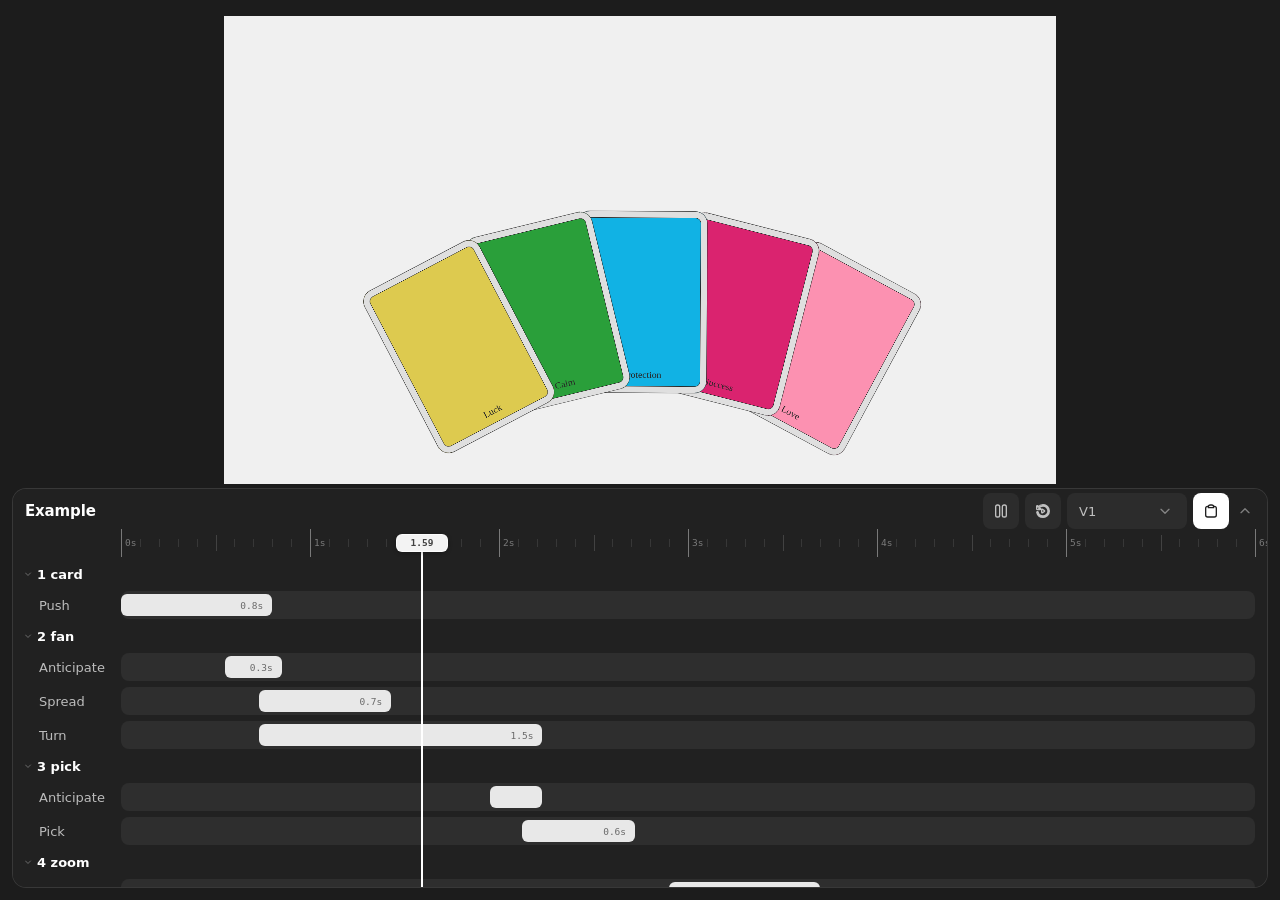
==== index.html @ 6ccf0cf0 "Motion Workspace: a reusable template for keyframed motion pieces A browser workspace for designing " ====
<!doctype html>
<html lang="en">
<head>
  <meta charset="utf-8">
  <meta name="viewport" content="width=device-width, initial-scale=1">
  <title>Motion Workspace</title>
  <link rel="stylesheet" href="vendor/dialkit/styles.css">
  <link rel="stylesheet" href="workspace/workspace.css">
  <link rel="stylesheet" href="scene/scene.css">
</head>
<body>
  <!-- The frame: every moment drawn by the scene's render(t), from the
       DialKit timeline docked below -->
  <div class="fit" id="fit">
    <div class="frame" id="frame"></div>
  </div>

  <script src="vendor/dialkit/browser.global.js"></script>
  <script src="workspace/mw.js"></script>
  <script src="scene/scene.js"></script>
  <script src="workspace/timeline-select.js"></script>
  <script src="workspace/speed-graph.js"></script>
  <script src="workspace/engine.js"></script>
</body>
</html>
---- vendor/dialkit/styles.css ----
/* Dialkit Theme - Dark glassmorphic design */
.dialkit-root {
  position: relative;

  /* Surfaces */
  --dial-surface: rgba(255, 255, 255, 0.05);
  --dial-surface-hover: rgba(255, 255, 255, 0.1);
  --dial-surface-active: rgba(255, 255, 255, 0.11);
  --dial-surface-subtle: rgba(255, 255, 255, 0.06);

  /* Text hierarchy - 3 levels */
  --dial-text-root: #FFFFFF;   /* Root title */
  --dial-text-section: rgba(255, 255, 255, 0.7); /* Section titles + carets */
  --dial-text-label: rgba(255, 255, 255, 0.7);   /* Input labels */
  --dial-text-focus: #ffffff;

  /* Legacy aliases */
  --dial-text-primary: rgba(255, 255, 255, 0.95);
  --dial-text-secondary: rgba(255, 255, 255, 0.6);
  --dial-text-tertiary: rgba(255, 255, 255, 0.4);

  /* Borders */
  --dial-border: rgba(255, 255, 255, 0.1);
  --dial-border-hover: rgba(255, 255, 255, 0.15);
  --dial-focus-ring: rgba(255, 255, 255, 0.6);

  /* Timeline clips are light by default; light themes add a dark tint so
     their shape stays distinct from the lane without replacing custom hues. */
  --dial-timeline-clip-overlay: transparent;

  /* Glassmorphic panel */
  --dial-glass-bg: #212121;
  --dial-dropdown-bg: #2a2a2a;
  --dial-backdrop-blur: 20px;
  --dial-radius: 8px;
  --dial-row-height: 36px;
  --dial-row-gap: 6px;
  --dial-shadow: 0 8px 32px rgba(0, 0, 0, 0.5);
  --dial-shadow-collapsed: 0 4px 16px rgba(0, 0, 0, 0.25);
  --dial-shadow-dropdown: 0 8px 24px rgba(0, 0, 0, 0.4);

  /* Fonts */
  font-family: system-ui, -apple-system, 'SF Pro Display', sans-serif;
  -webkit-font-smoothing: antialiased;
  -moz-osx-font-smoothing: grayscale;
}

.dialkit-panel {
  position: fixed;
  z-index: 9999;
  max-height: calc(100vh - 32px);
  overflow: visible;
}

/* Inline mode */
.dialkit-root[data-mode="inline"] {
  max-height: 100%;
}

.dialkit-panel[data-mode="inline"] {
  position: static;
  z-index: auto;
  max-height: inherit;
  height: auto;
  overflow: visible;
}

.dialkit-panel-inner {
  box-sizing: border-box;
  background: var(--dial-glass-bg);
  border: 1px solid var(--dial-border);
  border-radius: 14px;
  backdrop-filter: blur(var(--dial-backdrop-blur));
  -webkit-backdrop-filter: blur(var(--dial-backdrop-blur));
  padding: 10px 12px;
  transform: translateZ(0);
  transform-origin: var(--dial-origin-y, top) var(--dial-origin-x, right);
}

.dialkit-panel[data-origin-x="left"] {
  --dial-origin-x: left;
}

.dialkit-panel[data-origin-x="right"] {
  --dial-origin-x: right;
}

.dialkit-panel[data-origin-y="top"] {
  --dial-origin-y: top;
}

.dialkit-panel[data-origin-y="bottom"] {
  --dial-origin-y: bottom;
}

.dialkit-panel[data-position="top-left"] .dialkit-panel-inner {
  max-height: calc(100vh - 80px);
  overflow-y: auto;
}


.dialkit-panel-inner[data-collapsed="true"] {
  transform-origin: center;
  border-radius: 50%;
  padding: 12px;
  box-sizing: border-box;
}

.dialkit-panel-inner[data-collapsed="true"] .dialkit-panel-header {
  padding-bottom: 0;
  margin-bottom: 0;
  border-bottom: none;
}

.dialkit-panel-inner[data-collapsed="true"] .dialkit-folder-title-row {
  display: none;
}

.dialkit-panel-inner[data-collapsed="true"] .dialkit-folder-header-top {
  justify-content: center;
  padding: 0;
}

.dialkit-panel-inner::-webkit-scrollbar {
  display: none;
}

.dialkit-panel-inner {
  -ms-overflow-style: none;
  scrollbar-width: none;
  overflow-anchor: none;
}

.dialkit-panel-inner[data-folding="true"]:not(.dialkit-panel-inline) {
  height: var(--dial-panel-fold-height) !important;
}

/* Put the top inset inside the sticky header so it never scrolls away. */
.dialkit-panel-inner:not([data-collapsed="true"]) {
  padding-top: 0;
}

.dialkit-panel-inner:not([data-collapsed="true"]) > .dialkit-folder-root > .dialkit-panel-header {
  position: sticky;
  top: 0;
  z-index: 3;
  padding-top: 10px;
  background: var(--dial-glass-bg);
}

/* Cover the side gutters too, including when a section pushes its header up. */
.dialkit-panel-inner:not([data-collapsed="true"]) > .dialkit-folder-root > .dialkit-panel-header::before,
.dialkit-folder-section > .dialkit-folder-header::before {
  content: '';
  position: absolute;
  inset: 0 -12px;
  z-index: -1;
  background: var(--dial-glass-bg);
  pointer-events: none;
}

.dialkit-panel-inner:not([data-collapsed="true"]) > .dialkit-folder-root > .dialkit-panel-header .dialkit-panel-icon {
  right: 0;
}

.dialkit-panel-inline {
  width: 100%;
  height: auto;
  max-height: inherit;
  /* Use the host's scroll container so sticky headers also work when embedded. */
  overflow: visible;
  box-shadow: none;
  border-radius: 0;
  border: none;
  box-sizing: border-box;
}

.dialkit-panel[data-mode="inline"] .dialkit-panel-wrapper {
  display: flex;
  flex-direction: column;
  width: 100%;
  max-height: inherit;
  height: auto;
}

/* Position variants */
.dialkit-panel[data-position="top-right"] {
  top: 16px;
  right: 16px;
}

.dialkit-panel[data-position="top-left"] {
  top: 16px;
  left: 16px;
}

.dialkit-panel[data-position="bottom-right"] {
  bottom: 16px;
  right: 16px;
}

.dialkit-panel[data-position="bottom-left"] {
  bottom: 16px;
  left: 16px;
}

/* Folder */
.dialkit-folder {
  padding-bottom: 8px;
  margin-bottom: 8px;
  border-bottom: 1px solid var(--dial-surface-subtle);
}

.dialkit-folder:last-child:not(.dialkit-folder-root) {
  padding-bottom: 0;
  margin-bottom: 0;
}

.dialkit-folder-root {
  padding-bottom: 0;
  margin-bottom: 0;
  border-bottom: none;
}

.dialkit-panel-header {
  padding-bottom: 6px;
  margin-bottom: 12px;
  border-bottom: 1px solid var(--dial-surface-subtle);
}

.dialkit-panel:not([data-mode="inline"]) .dialkit-panel-inner:not([data-collapsed="true"]) > .dialkit-folder-root > .dialkit-panel-header {
  cursor: grab;
}

.dialkit-panel:not([data-mode="inline"]) .dialkit-panel-inner:not([data-collapsed="true"]) > .dialkit-folder-root > .dialkit-panel-header:active {
  cursor: grabbing;
}

.dialkit-panel:not([data-mode="inline"]) .dialkit-panel-inner:not([data-collapsed="true"]) .dialkit-panel-icon {
  color: var(--dial-text-label);
  opacity: 0.6;
}

.dialkit-panel:not([data-mode="inline"]) .dialkit-panel-icon {
  cursor: pointer;
}

.dialkit-folder-header {
  cursor: pointer;
  user-select: none;
}

.dialkit-folder-header-top {
  display: flex;
  align-items: center;
  justify-content: space-between;
  padding: 0 0 8px 0;
}


.dialkit-folder-title {
  font-size: 13px;
  font-weight: 600;
  color: var(--dial-text-section);
  letter-spacing: -0.01em;
  transform: translateY(-0.5px);
  transition: color 0.15s;
}

.dialkit-folder-title-root {
  font-size: 15px;
  font-weight: 600;
  color: var(--dial-text-root);
  transform: translateZ(0);
}

.dialkit-folder-title-row {
  display: flex;
  align-items: center;
  gap: 6px;
  flex: 1;
  white-space: nowrap;
  overflow: hidden;
}

.dialkit-folder-copy {
  display: flex;
  align-items: center;
  justify-content: center;
  width: 20px;
  height: 20px;
  padding: 0;
  background: transparent;
  border: none;
  cursor: pointer;
}

.dialkit-folder-copy svg {
  width: 14px;
  height: 14px;
  color: var(--dial-text-section);
}

.dialkit-folder-icon {
  width: 20px;
  height: 20px;
  padding: 2px;
  box-sizing: border-box;
  flex-shrink: 0;
  color: var(--dial-text-label);
  opacity: 0.6;
}

.dialkit-panel-icon {
  position: absolute;
  top: 12px;
  right: 12px;
  width: 16px;
  height: 16px;
  color: var(--dial-text-focus);
  z-index: 1;
}

.dialkit-folder-content {
  will-change: transform;
}

/* Clip layout overflow as well as paint while a folder folds. A clip-path alone
   leaves its full contents in the outer scroll range until they unmount. */
.dialkit-folder:not(.dialkit-folder-root) > .dialkit-folder-content {
  overflow-y: clip;
}

.dialkit-folder-inner {
  display: flex;
  flex-direction: column;
  gap: var(--dial-row-gap);
  padding-bottom: 10px;
}

/* Non-root folders - top & bottom HR dividers */
.dialkit-folder:not(.dialkit-folder-root) {
  border-top: 1px solid var(--dial-surface-subtle);
  border-bottom: 1px solid var(--dial-surface-subtle);
  margin-top: 4px;
  margin-bottom: 4px;
  padding-bottom: 0;
}

.dialkit-folder:not(.dialkit-folder-root):last-child {
  border-bottom: none;
  margin-bottom: 0;
}

/* Adjacent non-root folders collapse gap and share a single divider */
.dialkit-folder:not(.dialkit-folder-root) + .dialkit-folder:not(.dialkit-folder-root) {
  margin-top: -10px;
  border-top: none;
}

/* Non-root folder header - match row height */
.dialkit-folder:not(.dialkit-folder-root) > .dialkit-folder-header {
  height: var(--dial-row-height);
  padding: 0;
}

.dialkit-folder:not(.dialkit-folder-root) > .dialkit-folder-header > .dialkit-folder-header-top {
  padding: 0;
  height: 100%;
}

/* Root folder inner needs no extra bottom padding */
.dialkit-folder-root > .dialkit-folder-content > .dialkit-folder-inner {
  padding-bottom: 0;
}

/* A sole group that comes first can share the panel header's divider. */
.dialkit-folder-root > .dialkit-folder-content > .dialkit-folder-inner > .dialkit-folder:first-child:not(:has(~ .dialkit-folder)) {
  border-top: none;
  margin-top: 0;
}

.dialkit-panel[data-multiple="true"] .dialkit-panel-inner:not([data-collapsed="true"]) {
  padding: 0 12px;
}

.dialkit-panel[data-multiple="true"] .dialkit-panel-inner:not([data-collapsed="true"]) .dialkit-panel-icon {
  top: 14px;
}

.dialkit-panel[data-multiple="true"] .dialkit-folder-root > .dialkit-panel-header {
  padding-top: 0;
  padding-bottom: 0;
  margin-bottom: 0;
}

.dialkit-panel[data-multiple="true"] .dialkit-folder-root > .dialkit-panel-header > .dialkit-folder-header-top,
.dialkit-panel[data-multiple="true"] .dialkit-folder-root > .dialkit-folder-content > .dialkit-folder-inner > .dialkit-folder > .dialkit-folder-header > .dialkit-folder-header-top {
  height: 44px;
  padding: 0;
}

.dialkit-panel[data-multiple="true"] .dialkit-folder-root > .dialkit-folder-content > .dialkit-folder-inner > .dialkit-folder > .dialkit-folder-header {
  height: auto;
}

.dialkit-panel[data-multiple="true"] .dialkit-folder-root > .dialkit-folder-content > .dialkit-folder-inner {
  gap: 0;
}

.dialkit-panel[data-multiple="true"] .dialkit-folder-root > .dialkit-folder-content > .dialkit-folder-inner > .dialkit-folder {
  margin: 0;
  padding-bottom: 0;
  border-top: 1px solid var(--dial-surface-subtle);
  border-bottom: none;
}

.dialkit-panel[data-multiple="true"] .dialkit-folder-root > .dialkit-folder-content > .dialkit-folder-inner > .dialkit-folder > .dialkit-folder-header .dialkit-folder-title {
  font-size: 15px;
  font-weight: 600;
  line-height: 20px;
  color: var(--dial-text-root);
  transform: translateZ(0);
}

.dialkit-panel[data-multiple="true"] .dialkit-folder-title-root {
  line-height: 20px;
}

.dialkit-panel[data-multiple="true"] .dialkit-folder-root > .dialkit-folder-content > .dialkit-folder-inner > .dialkit-folder:first-child {
  border-top: none;
  margin-top: 0;
}

.dialkit-panel[data-multiple="true"] .dialkit-folder-root > .dialkit-folder-content > .dialkit-folder-inner > .dialkit-folder + .dialkit-folder {
  margin-top: 0;
}

.dialkit-panel[data-multiple="true"] .dialkit-folder-root > .dialkit-folder-content > .dialkit-folder-inner > .dialkit-folder > .dialkit-folder-content > .dialkit-folder-inner {
  padding-top: 0;
  padding-bottom: 12px;
}

/* Only registered panels stick; ordinary folders remain part of the content. */
.dialkit-panel .dialkit-folder.dialkit-folder-section > .dialkit-folder-header {
  position: sticky;
  top: var(--dial-panel-header-height, 0px);
  z-index: 2;
  height: auto;
  background: var(--dial-glass-bg);
}

.dialkit-folder-section {
  --dial-section-header-height: calc(44px + var(--dial-row-height) + 10px);
}

/* Keyboard navigation must reveal controls below both pinned header rows. */
.dialkit-folder-inner :is(button, input, textarea, [tabindex]) {
  scroll-margin-top: calc(var(--dial-panel-header-height, 0px) + var(--dial-section-header-height, 0px) + var(--dial-row-gap));
}

.dialkit-folder.dialkit-folder-section > .dialkit-folder-header > .dialkit-folder-header-top {
  height: var(--dial-row-height);
}

.dialkit-panel-section-toolbar-clip {
  overflow-y: clip;
}

.dialkit-folder-section > .dialkit-folder-header > .dialkit-panel-section-toolbar-clip > .dialkit-panel-section-toolbar {
  padding-top: 4px;
  padding-bottom: var(--dial-row-gap);
  box-sizing: content-box;
}

.dialkit-panel-toolbar:empty,
.dialkit-panel-section-toolbar:empty {
  display: none;
}

/* Content spacing handled by folder-inner gap */


/* Slider */
.dialkit-slider-wrapper {
  position: relative;
  height: var(--dial-row-height);
}

.dialkit-slider {
  position: absolute;
  top: 0;
  left: 0;
  width: 100%;
  height: 100%;
  cursor: pointer;
  user-select: none;
  overflow: hidden;
  background: var(--dial-surface);
  border-radius: var(--dial-radius);
  touch-action: none;
}

.dialkit-slider-hashmarks {
  position: absolute;
  inset: 0;
  pointer-events: none;
}

.dialkit-slider-hashmark {
  position: absolute;
  top: 50%;
  width: 1px;
  height: 8px;
  border-radius: 999px;
  transform: translateX(-50%) translateY(-50%);
  background: rgba(255, 255, 255, 0);
  transition: background 200ms;
}

.dialkit-slider-active .dialkit-slider-hashmark {
  background: var(--dial-border-hover);
}

.dialkit-slider-active .dialkit-slider-value {
  color: var(--dial-text-focus);
}

.dialkit-slider-fill {
  position: absolute;
  top: 0;
  bottom: 0;
  left: 0;
  background: var(--dial-surface-active);
  transition: background 0.15s;
  pointer-events: none;
}

.dialkit-slider-active .dialkit-slider-fill {
  background: var(--dial-border-hover);
}

.dialkit-slider-handle {
  position: absolute;
  top: 50%;
  width: 3px;
  height: 20px;
  border-radius: 999px;
  background: var(--dial-text-primary);
  pointer-events: none;
}

.dialkit-slider-label {
  position: absolute;
  left: 10px;
  top: 50%;
  transform: translateY(calc(-50% - 0.5px));
  font-size: 13px;
  font-weight: 500;
  color: var(--dial-text-label);
  pointer-events: none;
  transition: color 0.15s;
  display: inline-flex;
  align-items: center;
}

.dialkit-slider-value {
  position: absolute;
  right: 12px;
  top: 50%;
  transform: translateY(calc(-50% + 0.5px));
  font-size: 13px;
  font-weight: 500;
  font-family: 'Geist Mono', monospace;
  color: var(--dial-text-label);
  pointer-events: auto;
  transition: color 0.15s, border-color 0.15s;
  border-bottom: 1px solid transparent;
  padding-bottom: 1px;
}

.dialkit-slider-value-editable {
  border-bottom-color: var(--dial-text-label);
}

.dialkit-slider-input {
  position: absolute;
  right: 12px;
  top: 50%;
  transform: translateY(-50%);
  width: 4ch;
  min-width: 3ch;
  max-width: 6ch;
  font-size: 13px;
  font-weight: 500;
  font-family: 'Geist Mono', monospace;
  color: var(--dial-text-label);
  background: transparent;
  border: none;
  border-bottom: 1px solid var(--dial-text-label);
  padding: 0 0 1px 0;
  outline: none;
  text-align: right;
}

.dialkit-slider-input:focus {
  color: var(--dial-text-focus);
}

/* Segmented Control */
.dialkit-segmented {
  position: relative;
  display: flex;
  padding: 2px;
  background: transparent;
  border-radius: var(--dial-radius);
}

.dialkit-segmented-pill {
  position: absolute;
  top: 2px;
  bottom: 2px;
  background: var(--dial-surface-active);
  border-radius: 6px;
  z-index: 0;
  pointer-events: none;
}

.dialkit-segmented-button {
  position: relative;
  z-index: 1;
  flex: 0 0 auto;
  padding: 6px 8px;
  font-family: inherit;
  font-size: 13px;
  font-weight: 500;
  background: transparent;
  border: none;
  cursor: pointer;
  transition: color 0.15s;
}

.dialkit-segmented-button[data-active="true"] {
  color: var(--dial-text-primary);
}

.dialkit-segmented-button[data-active="false"] {
  color: var(--dial-text-label);
}

/* Toggle */
.dialkit-toggle {
  display: flex;
  align-items: center;
  justify-content: space-between;
  padding: 10px 16px;
  background: var(--dial-surface);
  border-radius: var(--dial-radius);
  cursor: pointer;
  user-select: none;
  transition: background 0.15s;
}

.dialkit-toggle:hover {
  background: var(--dial-surface-hover);
}

.dialkit-toggle-label {
  font-size: 13px;
  font-weight: 500;
  color: var(--dial-text-label);
  transition: color 0.15s;
}

.dialkit-toggle[data-checked="true"] .dialkit-toggle-label {
  color: var(--dial-text-primary);
}

.dialkit-toggle-track {
  width: 36px;
  height: 20px;
  border-radius: 10px;
  background: var(--dial-surface-active);
  transition: background 0.2s;
  position: relative;
}

.dialkit-toggle[data-checked="true"] .dialkit-toggle-track {
  background: var(--dial-border-hover);
}

.dialkit-toggle-thumb {
  position: absolute;
  top: 2px;
  width: 16px;
  height: 16px;
  border-radius: 8px;
  background: var(--dial-text-primary);
}

/* Button Group */
.dialkit-button-group {
  display: flex;
  flex-direction: column;
  gap: 6px;
}

.dialkit-button {
  flex: 1;
  padding: 10px 16px;
  font-family: inherit;
  font-size: 13px;
  font-weight: 500;
  color: var(--dial-text-secondary);
  background: var(--dial-surface);
  border: none;
  border-radius: var(--dial-radius);
  cursor: pointer;
  transition: background 0.15s, color 0.15s;
}

.dialkit-button:hover {
  background: var(--dial-surface-hover);
  color: var(--dial-text-primary);
}

.dialkit-button:active {
  background: var(--dial-surface-active);
}

/* Labeled Control Row (label + control side by side) */
.dialkit-labeled-control {
  display: flex;
  align-items: center;
  justify-content: space-between;
  gap: 12px;
  height: var(--dial-row-height);
  padding: 2px 10px 2px 12px;
  background: var(--dial-surface);
  border-radius: var(--dial-radius);
}

.dialkit-labeled-control-label {
  display: flex;
  align-items: center;
  font-size: 13px;
  font-weight: 500;
  color: var(--dial-text-label);
  flex-shrink: 0;
  line-height: 17px;
}

.dialkit-labeled-control .dialkit-segmented {
  flex-shrink: 0;
  margin-right: -6px;
}

.dialkit-action-button {
  width: 160px;
  flex-shrink: 0;
  padding: 10px 16px;
  font-family: inherit;
  font-size: 13px;
  font-weight: 500;
  color: var(--dial-text-secondary);
  background: var(--dial-surface);
  border: none;
  border-radius: var(--dial-radius);
  cursor: pointer;
  transition: background 0.15s, color 0.15s;
}

.dialkit-action-button:hover {
  background: var(--dial-surface-hover);
  color: var(--dial-text-primary);
}

.dialkit-action-button:active {
  background: var(--dial-surface-active);
}

.dialkit-actions-group {
  align-items: flex-start;
}

.dialkit-actions-stack {
  display: flex;
  flex-direction: column;
  gap: 6px;
  width: 160px;
}

/* Spring Visualization */
.dialkit-spring-viz {
  width: 100%;
  border-radius: var(--dial-radius);
  background: var(--dial-surface);
  overflow: visible;
}

.dialkit-easing-viz {
  position: relative;
  width: 100%;
  aspect-ratio: 256 / 180;
  border-radius: var(--dial-radius);
  background: var(--dial-surface);
  overflow: hidden;
  isolation: isolate;
}

.dialkit-easing-viz svg {
  position: absolute;
  inset: 0;
  width: 100%;
  height: 100%;
  pointer-events: none;
}

.dialkit-easing-reference {
  stroke: var(--dial-text-tertiary);
  stroke-width: 1;
  stroke-dasharray: 3 4;
  opacity: 0.4;
}

.dialkit-easing-tangent {
  stroke: var(--dial-text-tertiary);
  stroke-width: 1;
}

.dialkit-easing-curve {
  fill: none;
  stroke: var(--dial-text-primary);
  stroke-width: 2;
  stroke-linecap: round;
}

.dialkit-easing-endpoint {
  fill: var(--dial-text-secondary);
}

.dialkit-easing-handle {
  position: absolute;
  display: grid;
  place-items: center;
  width: 24px;
  height: 24px;
  padding: 0;
  border: 0;
  border-radius: 50%;
  background: transparent;
  transform: translate(-50%, -50%);
  cursor: grab;
  touch-action: none;
  user-select: none;
  -webkit-user-select: none;
}

.dialkit-easing-handle::after {
  content: '';
  width: 10px;
  height: 10px;
  box-sizing: border-box;
  border: 1.5px solid var(--dial-text-secondary);
  border-radius: 50%;
  background: var(--dial-surface);
}

.dialkit-easing-handle:hover::after,
.dialkit-easing-handle:focus-visible::after,
.dialkit-easing-handle[data-dragging]::after {
  border-color: var(--dial-text-primary);
  background: var(--dial-text-primary);
}

.dialkit-easing-handle[data-dragging] {
  cursor: grabbing;
  z-index: 1;
}

.dialkit-easing-handle:disabled {
  pointer-events: none;
}

.dialkit-easing-instructions {
  position: absolute;
  width: 1px;
  height: 1px;
  padding: 0;
  overflow: hidden;
  clip-path: inset(50%);
  white-space: nowrap;
}

/* Panel Wrapper (contains panel + toolbar) */
.dialkit-panel-wrapper {
  display: inline-flex;
  flex-direction: column;
}

/* Panel Toolbar */
.dialkit-panel-toolbar {
  display: flex;
  align-items: center;
  gap: 6px;
  height: var(--dial-row-height);
  margin-bottom: 6px;
  min-width: 0;
  overflow: hidden;
}

.dialkit-panel-section-toolbar {
  display: flex;
  align-items: center;
  gap: 6px;
  width: 100%;
  height: var(--dial-row-height);
  min-width: 0;
  overflow: hidden;
}

.dialkit-toolbar-add {
  display: flex;
  align-items: center;
  justify-content: center;
  width: var(--dial-row-height);
  height: var(--dial-row-height);
  padding: 0;
  flex-shrink: 0;
  background: var(--dial-surface);
  border: none;
  border-radius: var(--dial-radius);
  cursor: pointer;
  transition: background 0.15s;
}

.dialkit-toolbar-add:hover {
  background: var(--dial-surface-hover);
}

.dialkit-timeline-toolbar-toggle[data-active] {
  background: var(--dial-surface-active);
  color: var(--dial-text-root);
}

.dialkit-toolbar-add svg {
  width: 16px;
  height: 16px;
  color: var(--dial-text-label);
}

.dialkit-timeline-toolkit-only {
  height: var(--dial-row-height);
  display: flex;
  align-items: center;
  padding: 0 12px;
  border-radius: var(--dial-radius);
  background: var(--dial-surface-subtle);
  color: var(--dial-text-secondary);
  font-size: 12px;
}

.dialkit-toolbar-copy {
  position: relative;
  display: flex;
  align-items: center;
  gap: 6px;
  height: var(--dial-row-height);
  padding: 0 12px;
  flex-shrink: 0;
  font-family: inherit;
  font-size: 13px;
  font-weight: 500;
  color: var(--dial-text-label);
  background: var(--dial-surface);
  border: none;
  border-radius: var(--dial-radius);
  cursor: pointer;
  transition: background 0.15s;
}

.dialkit-toolbar-copy:hover {
  background: var(--dial-surface-hover);
}

.dialkit-toolbar-copy-icon-wrap {
  position: relative;
  width: 16px;
  height: 16px;
  flex-shrink: 0;
}

.dialkit-toolbar-copy-icon {
  position: absolute;
  inset: 0;
  width: 16px;
  height: 16px;
}

/* Text Control */
.dialkit-text-control {
  position: relative;
  box-sizing: border-box;
  display: flex;
  align-items: flex-start;
  justify-content: space-between;
  gap: 12px;
  height: var(--dial-row-height);
  min-height: var(--dial-row-height);
  /* Hidden overflow still lets caret navigation scroll this animated row. */
  overflow: clip;
  padding: calc((var(--dial-row-height) - 18px) / 2) 12px;
  background: var(--dial-surface);
  border-radius: var(--dial-radius);
}

.dialkit-text-label {
  line-height: 18px;
  font-size: 13px;
  font-weight: 500;
  color: var(--dial-text-label);
  flex-shrink: 0;
}

.dialkit-text-input {
  display: block;
  box-sizing: border-box;
  margin: 0;
  margin-right: calc(-1 * var(--dial-text-gutter, 0px));
  flex: 1;
  width: 0;
  min-width: 0;
  height: 18px;
  line-height: 18px;
  resize: none;
  overflow: hidden;
  overflow-wrap: anywhere;
  overscroll-behavior: contain;
  scrollbar-width: thin;
  scrollbar-gutter: stable;
  scrollbar-color: var(--dial-text-tertiary) transparent;
  font-family: inherit;
  font-size: 13px;
  font-weight: 500;
  color: var(--dial-text-label);
  background: transparent;
  border: none;
  padding: 0;
  outline: none;
  text-align: right;
  cursor: text;
}

.dialkit-text-control[data-autosized] {
  transition: height 180ms cubic-bezier(0.2, 0, 0, 1);
}

.dialkit-text-input::-webkit-scrollbar { width: 6px; }
.dialkit-text-input::-webkit-scrollbar-track { background: transparent; }
.dialkit-text-input::-webkit-scrollbar-thumb {
  background: var(--dial-text-tertiary);
  border-radius: 3px;
}

@media (prefers-reduced-motion: reduce) {
  .dialkit-text-control[data-autosized] { transition: none; }
}

.dialkit-text-input:focus {
  color: var(--dial-text-focus);
}

.dialkit-text-input:focus-visible {
  background-image: linear-gradient(var(--dial-focus-ring), var(--dial-focus-ring));
  background-repeat: no-repeat;
  background-position: 4px bottom;
  background-size: calc(100% - var(--dial-text-gutter, 0px) - 4px) 1px;
}

.dialkit-text-input::placeholder {
  color: var(--dial-text-tertiary);
}

/* Select Control - Full-width row */
.dialkit-select-row {
}

.dialkit-select-trigger {
  display: flex;
  align-items: center;
  justify-content: space-between;
  width: 100%;
  height: var(--dial-row-height);
  padding: 0 12px;
  font-family: inherit;
  font-size: 13px;
  font-weight: 500;
  color: var(--dial-text-label);
  background: var(--dial-surface);
  border: none;
  border-radius: var(--dial-radius);
  cursor: pointer;
  transition: background 0.15s;
}

.dialkit-select-trigger:hover {
  background: var(--dial-surface-hover);
}

.dialkit-select-trigger[data-open="true"] {
  background: var(--dial-surface-active);
}

.dialkit-select-label {
  font-size: 13px;
  font-weight: 500;
  color: var(--dial-text-label);
  flex-shrink: 0;
  transform: translateY(-0.5px);
}

.dialkit-select-right {
  display: flex;
  align-items: center;
  gap: 8px;
}

.dialkit-select-value {
  font-size: 13px;
  font-weight: 500;
  color: var(--dial-text-label);
  transform: translateY(-0.5px);
  overflow: hidden;
  text-overflow: ellipsis;
  white-space: nowrap;
}

.dialkit-select-chevron {
  width: 20px;
  height: 20px;
  padding: 2px;
  box-sizing: border-box;
  flex-shrink: 0;
  opacity: 0.6;
}

/* Select Dropdown (portaled to body) */
.dialkit-select-dropdown {
  margin: 0;
  inset: auto;
  box-sizing: border-box;
  overflow-y: auto;
  overscroll-behavior: contain;
  scrollbar-width: thin;
  scrollbar-color: var(--dial-border-hover) transparent;
  background: var(--dial-glass-bg);
  border: 1px solid var(--dial-border);
  border-radius: var(--dial-radius);
  padding: 4px;
  z-index: 10000;
  box-shadow: var(--dial-shadow-dropdown);
}

.dialkit-select-option {
  min-height: 36px;
  display: block;
  width: 100%;
  padding: 8px 10px;
  font-family: inherit;
  font-size: 13px;
  font-weight: 500;
  color: var(--dial-text-label);
  background: transparent;
  border: none;
  border-radius: 6px;
  cursor: pointer;
  text-align: left;
  transition: background 0.15s, color 0.15s;
}

.dialkit-select-option:hover {
  background: var(--dial-surface-hover);
}

.dialkit-select-option[data-selected="true"] {
  color: var(--dial-text-primary);
  background: var(--dial-surface-active);
}

/* Image selector: shared by React, Solid, Vue, and Svelte. */
.dialkit-image-control {
  display: flex;
  align-items: center;
  gap: 8px;
  width: 100%;
  height: var(--dial-row-height);
  padding: 0 6px 0 12px;
  border: 0;
  border-radius: var(--dial-radius);
  background: var(--dial-surface);
  color: var(--dial-text-label);
  font: 500 13px system-ui, -apple-system, sans-serif;
  text-align: left;
  cursor: pointer;
  transition: background 0.15s, box-shadow 0.15s;
}
.dialkit-image-control:hover { background: var(--dial-surface-hover); }
.dialkit-image-control[data-open="true"] { background: var(--dial-surface-active); box-shadow: inset 0 0 0 1px var(--dial-border-hover); color: var(--dial-text-primary); }
.dialkit-image-label { flex-shrink: 0; }
.dialkit-image-value { flex: 1; min-width: 0; overflow: hidden; text-overflow: ellipsis; white-space: nowrap; text-align: right; color: var(--dial-text-secondary); font-size: 12px; }
.dialkit-image-frame { position: relative; display: block; overflow: hidden; border-radius: var(--dial-radius); background: repeating-conic-gradient(var(--dial-surface) 0% 25%, transparent 0% 50%) 0 / 12px 12px, var(--dial-surface); }
.dialkit-image-img { display: block; width: 100%; height: 100%; object-fit: cover; }
.dialkit-image-fallback { position: absolute; inset: 0; display: grid; place-items: center; color: var(--dial-text-tertiary); }
.dialkit-image-fallback svg { width: 24px; height: 24px; }
.dialkit-image-thumbnail { flex: 0 0 38px; height: 26px; border-radius: 5px; box-shadow: inset 0 0 0 1px var(--dial-border); }
.dialkit-image-thumbnail svg { width: 16px; height: 16px; }
.dialkit-image-popover {
  display: flex;
  flex-direction: column;
  gap: 10px;
  position: fixed;
  margin: 0;
  inset: auto;
  z-index: 10002;
  box-sizing: border-box;
  padding: 12px;
  overflow-y: auto;
  overscroll-behavior: contain;
  scrollbar-width: thin;
  scrollbar-color: var(--dial-border-hover) transparent;
  border: 1px solid var(--dial-border);
  border-radius: 14px;
  background: var(--dial-glass-bg);
  box-shadow: var(--dial-shadow);
  color: var(--dial-text-label);
  font: 500 13px system-ui, -apple-system, sans-serif;
  animation: dialkit-color-enter 0.16s ease-out;
}
.dialkit-image-popover *, .dialkit-image-popover *::before, .dialkit-image-popover *::after { box-sizing: border-box; }
.dialkit-image-popover > * { flex-shrink: 0; }
.dialkit-image-heading { display: flex; align-items: center; justify-content: space-between; gap: 12px; min-width: 0; }
.dialkit-image-title { color: var(--dial-text-primary); }
.dialkit-image-clear { margin: -4px -4px -4px 0; padding: 4px; border: 0; border-radius: 4px; background: none; color: var(--dial-text-tertiary); font: inherit; font-size: 11px; cursor: pointer; }
.dialkit-image-clear:hover { color: var(--dial-text-primary); }
.dialkit-image-grid { display: grid; grid-template-columns: repeat(3, minmax(0, 1fr)); gap: var(--dial-row-gap); }
.dialkit-image-option { position: relative; display: block; width: 100%; padding: 3px; border: 1px solid transparent; border-radius: calc(var(--dial-radius) + 3px); background: transparent; cursor: pointer; transition: border-color 0.15s, background 0.15s; }
.dialkit-image-option-preview { width: 100%; aspect-ratio: 4 / 3; border-radius: calc(var(--dial-radius) - 1px); }
.dialkit-image-option:hover { background: var(--dial-surface-hover); border-color: var(--dial-border-hover); }
.dialkit-image-option[aria-pressed="true"] { border-color: var(--dial-text-label); background: var(--dial-surface-active); }
.dialkit-image-upload { display: flex; flex: none; align-items: center; justify-content: center; gap: 8px; width: 100%; }
.dialkit-image-upload svg { width: 15px; height: 15px; }
.dialkit-image-popover[data-dragging="true"] .dialkit-image-upload { background: var(--dial-surface-hover); color: var(--dial-text-primary); }
.dialkit-image-upload[aria-disabled="true"] { opacity: 0.6; cursor: progress; }
.dialkit-image-empty { padding: 28px 12px; border-radius: var(--dial-radius); background: var(--dial-surface); color: var(--dial-text-tertiary); font-weight: 400; text-align: center; }
.dialkit-image-status { font-size: 11px; font-weight: 400; line-height: 1.5; overflow-wrap: anywhere; }
.dialkit-image-popover [hidden], .dialkit-image-frame [hidden], .dialkit-image-file { display: none; }
@media (prefers-reduced-motion: reduce) { .dialkit-image-popover { animation: none; } }

/* DialPad: a continuous two-axis field, shared across frameworks. */
.dialkit-pad { display: grid; gap: var(--dial-row-gap); min-width: 0; }
.dialkit-pad-caption { display: flex; align-items: center; min-width: 0; height: var(--dial-row-height); padding: 0 12px; border-radius: var(--dial-radius); background: var(--dial-surface); }
.dialkit-pad-label { flex: 1; min-width: 0; color: var(--dial-text-label); font-size: 13px; font-weight: 500; overflow: hidden; text-overflow: ellipsis; white-space: nowrap; }
.dialkit-pad-surface { position: relative; width: 100%; aspect-ratio: 1; overflow: hidden; border-radius: var(--dial-radius); background: var(--dial-surface); cursor: crosshair; touch-action: none; user-select: none; -webkit-user-select: none; }
.dialkit-pad-plane { position: absolute; inset: 12px; pointer-events: none; }
.dialkit-pad-grid { position: absolute; inset: 0; pointer-events: none; }
.dialkit-pad-grid-line { position: absolute; background: var(--dial-border); opacity: 0.65; }
.dialkit-pad-grid-vertical { top: 0; bottom: 0; width: 1px; transform: translateX(-50%); }
.dialkit-pad-grid-horizontal { left: 0; right: 0; height: 1px; transform: translateY(-50%); }
.dialkit-pad-center { position: absolute; top: 50%; left: 50%; width: 3px; height: 3px; border-radius: 50%; background: var(--dial-text-tertiary); transform: translate(-50%, -50%); }
.dialkit-pad-point { position: absolute; width: 12px; height: 12px; border-radius: 50%; background: var(--dial-text-primary); box-shadow: 0 0 0 0 transparent, 0 2px 4px #0003; transform: translate(-50%, -50%); transition: box-shadow 0.15s; pointer-events: auto; cursor: grab; }
.dialkit-pad-surface[data-dragging="true"], .dialkit-pad-surface[data-dragging="true"] .dialkit-pad-point { cursor: grabbing; }
.dialkit-pad-surface[data-dragging="true"] .dialkit-pad-point { box-shadow: 0 0 0 6px var(--dial-border-hover), 0 2px 6px #0003; }
.dialkit-pad-fields { display: grid; grid-template-columns: repeat(3, minmax(0, 1fr)); gap: var(--dial-row-gap); }
.dialkit-pad-field { display: flex; align-items: center; gap: 4px; min-width: 0; height: var(--dial-row-height); padding: 0 12px 0 10px; border-radius: var(--dial-radius); background: var(--dial-surface); }
.dialkit-pad-axis { min-width: 0; max-width: 35%; flex-shrink: 0; overflow: hidden; text-overflow: ellipsis; white-space: nowrap; font-size: 13px; font-weight: 500; color: var(--dial-text-label); }
.dialkit-pad-value { min-width: 0; width: 100%; border: 0; padding: 0 0 1px; background: transparent; color: var(--dial-text-label); text-align: right; font: 500 13px 'Geist Mono', monospace; }
.dialkit-pad-field:focus-within { background: var(--dial-surface-hover); }
.dialkit-pad-value:focus-visible { box-shadow: inset 0 -1px var(--dial-focus-ring); }
.dialkit-pad-value:focus { color: var(--dial-text-focus); }
.dialkit-pad-instructions { position: absolute; width: 1px; height: 1px; padding: 0; margin: -1px; overflow: hidden; clip-path: inset(50%); white-space: nowrap; border: 0; }
@media (prefers-reduced-motion: reduce) { .dialkit-pad-point { transition: none; } }

/* Color Control */
.dialkit-color-control {
  display: flex;
  align-items: center;
  justify-content: space-between;
  gap: 12px;
  height: var(--dial-row-height);
  padding: 0 12px;
  background: var(--dial-surface);
  border-radius: var(--dial-radius);
  transition: background 0.15s, box-shadow 0.15s;
}

.dialkit-color-control[data-open="true"] {
  background: var(--dial-surface-active);
  box-shadow: inset 0 0 0 1px var(--dial-border-hover);
}
.dialkit-color-control[data-open="true"] .dialkit-color-label,
.dialkit-color-control[data-open="true"] .dialkit-color-value { color: var(--dial-text-primary); }

.dialkit-color-label {
  font-size: 13px;
  font-weight: 500;
  color: var(--dial-text-label);
  flex-shrink: 0;
  transform: translateY(-0.5px);
}

.dialkit-color-inputs {
  display: flex;
  align-items: center;
  gap: 8px;
}

/* Color picker: shared by React, Solid, Vue, and Svelte. */
.dialkit-color-inputs { min-width: 0; flex: 1; justify-content: flex-end; }
.dialkit-color-value {
  min-width: 0;
  width: 100%;
  padding: 4px 0;
  border: 0;
  outline: none;
  background: transparent;
  color: var(--dial-text-label);
  font: 500 13px 'Geist Mono', monospace;
  text-align: right;
  text-overflow: ellipsis;
}
.dialkit-color-value:focus { color: var(--dial-text-focus); }
.dialkit-color-swatch {
  flex: 0 0 20px;
  width: 20px;
  height: 20px;
  padding: 0;
  border-radius: 5px;
  border: 1px solid var(--dial-border-hover);
  background: linear-gradient(var(--dial-color), var(--dial-color)), repeating-conic-gradient(#aaa 0% 25%, #eee 0% 50%) 0 / 8px 8px;
  box-shadow: inset 0 0 0 1px rgb(255 255 255 / 8%);
  cursor: pointer;
  transition: transform 0.15s;
}
.dialkit-color-swatch:hover { transform: scale(1.08); }
.dialkit-color-popover {
  display: grid;
  gap: var(--dial-row-gap);
  position: fixed;
  margin: 0;
  inset: auto;
  z-index: 10002;
  box-sizing: border-box;
  padding: 10px;
  overflow-y: auto;
  overscroll-behavior: contain;
  scrollbar-width: thin;
  border: 1px solid var(--dial-border);
  border-radius: 14px;
  background: var(--dial-glass-bg);
  box-shadow: var(--dial-shadow);
  color: var(--dial-text-label);
  animation: dialkit-color-enter 0.16s ease-out;
}
.dialkit-color-popover *, .dialkit-color-popover *::before, .dialkit-color-popover *::after { box-sizing: border-box; }
.dialkit-color-plane { position: relative; height: 160px; border-radius: var(--dial-radius); touch-action: none; cursor: crosshair; user-select: none; }
.dialkit-color-canvas { display: block; width: 100%; height: 100%; border-radius: inherit; }
.dialkit-color-plane::after { content: ''; position: absolute; inset: 0; border-radius: inherit; box-shadow: inset 0 0 0 1px rgb(0 0 0 / 10%); pointer-events: none; }
.dialkit-color-marker { position: absolute; z-index: 1; width: 12px; height: 12px; margin: -6px; border: 2px solid #fff; border-radius: 50%; box-shadow: 0 2px 4px rgb(0 0 0 / 30%); pointer-events: none; }
.dialkit-color-tracks { display: grid; gap: var(--dial-row-gap); }
.dialkit-color-track-row { display: flex; align-items: center; gap: 12px; height: var(--dial-row-height); padding: 0 12px; border-radius: var(--dial-radius); background: var(--dial-surface); font-size: 13px; font-weight: 500; }
.dialkit-color-track-row > span { flex: 0 0 52px; color: var(--dial-text-label); }
.dialkit-color-track {
  -webkit-appearance: none; appearance: none; flex: 1; min-width: 0; height: 100%; padding: 0; margin: 0; border: 0; background: transparent; cursor: pointer; touch-action: none;
}
.dialkit-color-hue {
  --dial-color-thumb-bg: var(--dial-color-thumb);
}
.dialkit-color-opacity {
  --dial-color-track-bg: linear-gradient(to right, transparent, var(--dial-color-opaque)), repeating-conic-gradient(#aaa 0% 25%, #eee 0% 50%) 0 / 8px 8px;
  --dial-color-thumb-bg: linear-gradient(var(--dial-color-thumb), var(--dial-color-thumb)), repeating-conic-gradient(#aaa 0% 25%, #eee 0% 50%) 0 / 8px 8px;
}
.dialkit-color-track::-webkit-slider-runnable-track { height: 16px; border-radius: 4px; background: var(--dial-color-track-bg); }
.dialkit-color-track::-moz-range-track { height: 16px; border: 0; border-radius: 4px; background: var(--dial-color-track-bg); }
.dialkit-color-track::-webkit-slider-thumb { -webkit-appearance: none; box-sizing: border-box; width: 16px; height: 24px; margin-top: -4px; border-radius: 5px; background: var(--dial-color-thumb-bg); background-clip: padding-box; border: 2px solid white; box-shadow: 0 2px 4px rgb(0 0 0 / 30%); }
.dialkit-color-track::-moz-range-thumb { box-sizing: border-box; width: 16px; height: 24px; border-radius: 5px; background: var(--dial-color-thumb-bg); background-clip: padding-box; border: 2px solid white; box-shadow: 0 2px 4px rgb(0 0 0 / 30%); }
/* The same row, buttons, and pill as Enabled, with no label and equal segments. */
.dialkit-color-format-row { padding: 2px; }
.dialkit-color-format-row .dialkit-color-formats { flex: 1; min-width: 0; margin-right: 0; }
.dialkit-color-formats .dialkit-segmented-pill { left: 2px; width: calc((100% - 4px) / 3); transition: transform 0.2s cubic-bezier(0.25, 1, 0.5, 1); }
.dialkit-color-format { flex: 1 1 0; min-width: 0; white-space: nowrap; }
.dialkit-color-format:hover { color: var(--dial-text-primary); }
.dialkit-color-css-input { display: block; width: 100%; height: var(--dial-row-height); padding: 0 12px; border: 0; border-radius: var(--dial-radius); background: var(--dial-surface); outline: none; color: var(--dial-text-label); font: 500 13px 'Geist Mono', monospace; }
.dialkit-color-css-input:focus { color: var(--dial-text-focus); }
.dialkit-color-popover input[aria-invalid="true"], .dialkit-color-value[aria-invalid="true"] { color: #ef7777; }
@keyframes dialkit-color-enter { from { opacity: 0; transform: translateY(3px) scale(0.98); } to { opacity: 1; transform: none; } }
@media (prefers-reduced-motion: reduce) {
  .dialkit-color-popover { animation: none; }
  .dialkit-color-formats .dialkit-segmented-pill { transition: none; }
}

/* Preset Manager */
.dialkit-preset-manager {
  position: relative;
  flex: 1;
}

.dialkit-preset-trigger {
  display: flex;
  align-items: center;
  justify-content: space-between;
  width: 100%;
  height: var(--dial-row-height);
  padding: 0 12px;
  font-family: inherit;
  font-size: 13px;
  font-weight: 500;
  color: var(--dial-text-label);
  background: var(--dial-surface);
  border: none;
  border-radius: var(--dial-radius);
  cursor: pointer;
  transition: background 0.15s;
}

.dialkit-preset-trigger:hover {
  background: var(--dial-surface-hover);
}

.dialkit-preset-trigger[data-disabled="true"] {
  cursor: default;
}

.dialkit-preset-trigger[data-disabled="true"]:hover {
  background: var(--dial-surface);
}

.dialkit-preset-trigger[data-open="true"] {
  background: var(--dial-surface-active);
}

.dialkit-preset-label {
  overflow: hidden;
  text-overflow: ellipsis;
  white-space: nowrap;
}


.dialkit-preset-dropdown {
  margin: 0;
  inset: auto;
  overflow-y: auto;
  overscroll-behavior: contain;
  width: max-content;
  background: var(--dial-dropdown-bg);
  border: 1px solid var(--dial-border);
  border-radius: 12px;
  padding: 4px;
  z-index: 10000;
  box-shadow: var(--dial-shadow-dropdown);
}

.dialkit-preset-list {
  display: flex;
  flex-direction: column;
  gap: 2px;
  margin-bottom: 4px;
  padding-bottom: 4px;
  border-bottom: 1px solid var(--dial-border);
}

.dialkit-preset-item {
  box-sizing: border-box;
  height: 32px;
  display: flex;
  align-items: center;
  justify-content: space-between;
  padding: 0 10px;
  gap: 8px;
  border-radius: 8px;
  cursor: pointer;
  transition: background 0.15s;
}

.dialkit-preset-item + .dialkit-preset-item {
  margin-top: 2px;
}

.dialkit-preset-item:hover {
  background: var(--dial-surface-hover);
}

.dialkit-preset-item[data-active="true"] {
  background: var(--dial-surface-active);
}

.dialkit-preset-name {
  flex: 1;
  min-width: 0;
  padding: 0;
  border: 0;
  border-radius: 4px;
  background: transparent;
  font-family: inherit;
  text-align: left;
  cursor: pointer;
  font-size: 13px;
  font-weight: 500;
  color: var(--dial-text-label);
  overflow: hidden;
  text-overflow: ellipsis;
  white-space: nowrap;
}

.dialkit-preset-item[data-active="true"] .dialkit-preset-name {
  color: var(--dial-text-primary);
}

.dialkit-preset-delete {
  display: flex;
  align-items: center;
  justify-content: center;
  width: 24px;
  height: 24px;
  padding: 0;
  background: transparent;
  border: none;
  cursor: pointer;
  opacity: 0;
  transition: opacity 0.15s;
  flex-shrink: 0;
}

.dialkit-preset-item:hover .dialkit-preset-delete {
  opacity: 0.6;
}

.dialkit-preset-item:focus-within .dialkit-preset-delete { opacity: 0.6; }
.dialkit-preset-item:focus-within { background: var(--dial-surface-hover); }

.dialkit-preset-delete:hover {
  opacity: 1 !important;
}

.dialkit-preset-delete svg {
  transition: color 150ms ease;
  width: 14px;
  height: 14px;
  color: var(--dial-text-focus);
  pointer-events: none;
}

.dialkit-preset-delete:hover svg {
  color: #ff3b30;
}

.dialkit-preset-save-btn {
  display: flex;
  align-items: center;
  justify-content: center;
  gap: 6px;
  width: 100%;
  padding: 8px 10px;
  font-family: inherit;
  font-size: 13px;
  font-weight: 500;
  color: var(--dial-text-label);
  background: transparent;
  border: none;
  border-radius: 6px;
  cursor: pointer;
  transition: background 0.15s, color 0.15s;
}

.dialkit-preset-save-btn:hover {
  background: var(--dial-surface-hover);
  color: var(--dial-text-primary);
}

.dialkit-preset-save-btn svg {
  width: 12px;
  height: 12px;
}

.dialkit-preset-save-row {
  display: flex;
  align-items: center;
  gap: 6px;
  padding: 4px;
}

.dialkit-preset-input {
  flex: 1;
  min-width: 0;
  padding: 6px 8px;
  font-family: inherit;
  font-size: 13px;
  color: var(--dial-text-primary);
  background: var(--dial-surface);
  border: 1px solid var(--dial-border);
  border-radius: 6px;
  outline: none;
}

.dialkit-preset-input:focus {
  border-color: var(--dial-text-label);
}

.dialkit-preset-input::placeholder {
  color: var(--dial-text-tertiary);
}

.dialkit-preset-confirm {
  display: flex;
  align-items: center;
  justify-content: center;
  width: 28px;
  height: 28px;
  padding: 0;
  background: var(--dial-surface);
  border: none;
  border-radius: 6px;
  cursor: pointer;
  transition: background 0.15s;
}

.dialkit-preset-confirm:hover:not(:disabled) {
  background: var(--dial-surface-hover);
}

.dialkit-preset-confirm:disabled {
  opacity: 0.4;
  cursor: not-allowed;
}

.dialkit-preset-confirm svg {
  width: 14px;
  height: 14px;
  color: var(--dial-text-label);
}

/* Shortcut Pill */
.dialkit-shortcut-pill {
  display: inline-block;
  font-size: 10px;
  font-weight: 600;
  font-family: system-ui, -apple-system, sans-serif;
  color: var(--dial-text-tertiary);
  background: var(--dial-surface-subtle);
  padding: 1px 5px;
  border-radius: 4px;
  margin-left: 6px;
  letter-spacing: 0.02em;
  line-height: 16px;
  white-space: nowrap;
  vertical-align: middle;
  transition: color 0.15s, background 0.15s;
}

.dialkit-shortcut-pill-active {
  color: var(--dial-text-primary);
  background: var(--dial-border-hover);
}

/* Shortcuts Menu Trigger */
.dialkit-shortcuts-trigger {
  display: flex;
  align-items: center;
  justify-content: center;
  width: var(--dial-row-height);
  height: var(--dial-row-height);
  padding: 0;
  flex-shrink: 0;
  background: var(--dial-surface);
  border: none;
  border-radius: var(--dial-radius);
  cursor: pointer;
  transition: background 0.15s;
}

.dialkit-shortcuts-trigger:hover {
  background: var(--dial-surface-hover);
}

.dialkit-shortcuts-trigger svg {
  width: 16px;
  height: 16px;
  color: var(--dial-text-label);
}

/* Shortcuts Dropdown */
.dialkit-shortcuts-dropdown {
  background: var(--dial-dropdown-bg);
  border: 1px solid var(--dial-border);
  border-radius: 12px;
  padding: 8px;
  z-index: 10000;
  box-shadow: var(--dial-shadow-dropdown);
  min-width: 200px;
}

.dialkit-shortcuts-title {
  font-size: 11px;
  font-weight: 600;
  color: var(--dial-text-tertiary);
  text-transform: uppercase;
  letter-spacing: 0.05em;
  padding: 4px 8px 8px;
}

.dialkit-shortcuts-list {
  display: flex;
  flex-direction: column;
  gap: 2px;
}

.dialkit-shortcuts-row {
  display: flex;
  align-items: center;
  gap: 10px;
  padding: 6px 8px;
  border-radius: 6px;
}

.dialkit-shortcuts-row-key {
  font-size: 11px;
  font-weight: 600;
  font-family: ui-monospace, 'SF Mono', 'Courier New', monospace;
  color: var(--dial-text-secondary);
  background: var(--dial-surface-subtle);
  padding: 2px 6px;
  border-radius: 4px;
  min-width: 28px;
  text-align: center;
}

.dialkit-shortcuts-row-label {
  flex: 1;
  font-size: 13px;
  font-weight: 500;
  color: var(--dial-text-label);
}

.dialkit-shortcuts-row-mode {
  font-size: 11px;
  font-weight: 500;
  color: var(--dial-text-tertiary);
  font-style: italic;
}

.dialkit-shortcuts-hint {
  font-size: 11px;
  color: var(--dial-text-tertiary);
  padding: 6px 8px 2px;
  border-top: 1px solid var(--dial-border);
  margin-top: 4px;
}

/* ── Light Theme ── */
.dialkit-root[data-theme="light"] {
  --dial-surface: rgba(0, 0, 0, 0.04);
  --dial-surface-hover: rgba(0, 0, 0, 0.08);
  --dial-surface-active: rgba(0, 0, 0, 0.1);
  --dial-surface-subtle: rgba(0, 0, 0, 0.06);

  --dial-text-root: #000000;
  --dial-text-section: rgba(0, 0, 0, 0.65);
  --dial-text-label: rgba(0, 0, 0, 0.6);
  --dial-text-focus: #000000;

  --dial-text-primary: rgba(0, 0, 0, 0.9);
  --dial-text-secondary: rgba(0, 0, 0, 0.55);
  --dial-text-tertiary: rgba(0, 0, 0, 0.35);

  --dial-border: rgba(0, 0, 0, 0.1);
  --dial-border-hover: rgba(0, 0, 0, 0.15);
  --dial-focus-ring: rgba(0, 0, 0, 0.55);

  --dial-timeline-clip-overlay: rgba(0, 0, 0, 0.28);

  --dial-glass-bg: #fafafa;
  --dial-dropdown-bg: #ffffff;
  --dial-shadow: 0 4px 20px rgba(0, 0, 0, 0.08);
  --dial-shadow-collapsed: 0 2px 10px rgba(0, 0, 0, 0.06);
  --dial-shadow-dropdown: 0 4px 16px rgba(0, 0, 0, 0.08);
}

/* Light mode: SVG visualization overrides */
.dialkit-root[data-theme="light"] .dialkit-spring-viz line {
  stroke: rgba(0, 0, 0, 0.08);
}

.dialkit-root[data-theme="light"] .dialkit-spring-viz line[stroke-dasharray] {
  stroke: rgba(0, 0, 0, 0.15);
}

.dialkit-root[data-theme="light"] .dialkit-spring-viz path {
  stroke: rgba(0, 0, 0, 0.5);
}

/* Light mode: toggle thumb needs shadow for definition */
.dialkit-root[data-theme="light"] .dialkit-toggle-thumb {
  box-shadow: 0 0 0 1px rgba(0, 0, 0, 0.06), 0 1px 2px rgba(0, 0, 0, 0.08);
}

/* ── System preference: light ── */
@media (prefers-color-scheme: light) {
  .dialkit-root[data-theme="system"] {
    --dial-surface: rgba(0, 0, 0, 0.04);
    --dial-surface-hover: rgba(0, 0, 0, 0.08);
    --dial-surface-active: rgba(0, 0, 0, 0.1);
    --dial-surface-subtle: rgba(0, 0, 0, 0.06);

    --dial-text-root: #000000;
    --dial-text-section: rgba(0, 0, 0, 0.65);
    --dial-text-label: rgba(0, 0, 0, 0.6);
    --dial-text-focus: #000000;

    --dial-text-primary: rgba(0, 0, 0, 0.9);
    --dial-text-secondary: rgba(0, 0, 0, 0.55);
    --dial-text-tertiary: rgba(0, 0, 0, 0.35);

    --dial-border: rgba(0, 0, 0, 0.1);
    --dial-border-hover: rgba(0, 0, 0, 0.15);
    --dial-focus-ring: rgba(0, 0, 0, 0.55);

    --dial-timeline-clip-overlay: rgba(0, 0, 0, 0.28);

    --dial-glass-bg: #fafafa;
    --dial-dropdown-bg: #ffffff;
    --dial-shadow: 0 4px 20px rgba(0, 0, 0, 0.08);
    --dial-shadow-collapsed: 0 2px 10px rgba(0, 0, 0, 0.06);
    --dial-shadow-dropdown: 0 4px 16px rgba(0, 0, 0, 0.08);
  }

  .dialkit-root[data-theme="system"] .dialkit-spring-viz line {
    stroke: rgba(0, 0, 0, 0.08);
  }

  .dialkit-root[data-theme="system"] .dialkit-spring-viz line[stroke-dasharray] {
    stroke: rgba(0, 0, 0, 0.15);
  }

  .dialkit-root[data-theme="system"] .dialkit-spring-viz path {
    stroke: rgba(0, 0, 0, 0.5);
  }

  .dialkit-root[data-theme="system"] .dialkit-toggle-thumb {
    box-shadow: 0 0 0 1px rgba(0, 0, 0, 0.06), 0 1px 2px rgba(0, 0, 0, 0.08);
  }

}

/* ── Timeline dock ── */
.dialkit-timeline {
  position: fixed;
  left: 12px;
  right: 12px;
  bottom: 12px;
  z-index: 9998;
}

.dialkit-timeline[hidden] {
  display: none;
}

.dialkit-timeline-dock {
  position: relative;
  box-sizing: border-box;
  background: var(--dial-glass-bg);
  border: 1px solid var(--dial-border);
  border-radius: 14px;
  backdrop-filter: blur(var(--dial-backdrop-blur));
  -webkit-backdrop-filter: blur(var(--dial-backdrop-blur));
  padding: 0 12px 10px;
  display: flex;
  flex-direction: column;
  gap: 10px;
  overflow-x: hidden;
  overflow-y: auto;
  overscroll-behavior: contain;
  scrollbar-width: thin;
  scrollbar-color: var(--dial-text-tertiary) transparent;
}

.dialkit-timeline-resize-handle {
  position: absolute;
  top: -4px;
  left: 0;
  right: 0;
  z-index: 9;
  height: 10px;
  cursor: ns-resize;
  touch-action: none;
}

.dialkit-timeline-dock::-webkit-scrollbar {
  width: 8px;
}

.dialkit-timeline-dock::-webkit-scrollbar-track {
  background: transparent;
}

.dialkit-timeline-dock::-webkit-scrollbar-thumb {
  border-radius: 999px;
  background: var(--dial-text-tertiary);
}

.dialkit-timeline-section {
  --dial-timeline-label-w: 96px;
  --dial-timeline-actions-w: 284px;
  --dial-timeline-header-h: calc(var(--dial-row-height) + 4px);
}

.dialkit-timeline-section + .dialkit-timeline-section {
  border-top: 1px solid var(--dial-border);
  padding-top: 10px;
}

.dialkit-timeline-header {
  display: grid;
  grid-template-columns: auto minmax(100px, 1fr) auto;
  align-items: center;
  gap: 12px;
  position: sticky;
  top: 0;
  z-index: 7;
  box-sizing: border-box;
  height: var(--dial-timeline-header-h);
  padding: 4px 0 0;
  margin: 0;
  background: var(--dial-glass-bg);
  backdrop-filter: blur(var(--dial-backdrop-blur));
  -webkit-backdrop-filter: blur(var(--dial-backdrop-blur));
}

.dialkit-timeline-header[data-open] {
  grid-template-columns: minmax(0, 1fr) auto;
  gap: 12px;
}

.dialkit-timeline-header:not([data-open]) {
  grid-template-columns: var(--dial-timeline-label-w) minmax(0, 1fr) auto;
  gap: 0;
}

.dialkit-timeline-header:not([data-open]) .dialkit-timeline-identity {
  width: var(--dial-timeline-label-w);
  box-sizing: border-box;
  padding-right: 10px;
  overflow: hidden;
}

.dialkit-timeline-header:not([data-open]) .dialkit-timeline-title {
  overflow: hidden;
  text-overflow: ellipsis;
}

.dialkit-timeline-header:not([data-open]) .dialkit-timeline-overview {
  margin-right: 12px;
}

.dialkit-timeline-identity {
  min-width: 0;
  display: flex;
  align-items: center;
  gap: 10px;
}

.dialkit-timeline-title {
  display: block;
  min-width: 0;
  font-size: 15px;
  font-weight: 600;
  color: var(--dial-text-root);
  letter-spacing: -0.01em;
  white-space: nowrap;
}

.dialkit-timeline-header[data-open] .dialkit-timeline-identity {
  width: 100%;
  overflow: hidden;
}

.dialkit-timeline-header[data-open] .dialkit-timeline-title {
  display: inline-block;
  flex: 0 1 auto;
  width: fit-content;
  max-width: 100%;
  overflow: hidden;
  text-overflow: ellipsis;
}

.dialkit-timeline-time {
  font-family: 'Geist Mono', ui-monospace, monospace;
  font-size: 13px;
  font-weight: 500;
  font-variant-numeric: tabular-nums;
  color: var(--dial-text-label);
  white-space: nowrap;
}

.dialkit-timeline-overview {
  position: relative;
  min-width: 60px;
  height: 12px;
  border-radius: 999px;
  background: var(--dial-surface-subtle);
  overflow: hidden;
  cursor: col-resize;
  touch-action: none;
  user-select: none;
  -webkit-user-select: none;
}

.dialkit-timeline-overview-viewport {
  position: absolute;
  inset-block: 0;
  border-radius: inherit;
  pointer-events: none;
}

.dialkit-timeline-overview-viewport[data-zoomed] {
  background: color-mix(in srgb, var(--dial-text-tertiary) 18%, transparent);
  box-shadow: inset 0 0 0 1px var(--dial-border);
}

.dialkit-timeline-overview-progress {
  position: absolute;
  inset: 0 auto 0 0;
  border-radius: 999px 0 0 999px;
  background: var(--dial-text-tertiary);
  opacity: 0.35;
  pointer-events: none;
}

.dialkit-timeline-overview-playhead {
  position: absolute;
  top: 0;
  bottom: 0;
  width: 2px;
  border-radius: 2px;
  background: var(--dial-text-root);
  transform: translateX(-1px);
  pointer-events: none;
}

.dialkit-timeline-actions {
  display: flex;
  align-items: center;
  gap: 6px;
}

.dialkit-timeline-header[data-open] .dialkit-timeline-actions {
  width: auto;
  box-sizing: border-box;
  justify-content: flex-end;
  padding-left: 0;
}

.dialkit-timeline-actions .dialkit-preset-manager {
  flex: 0 0 120px;
  width: 120px;
}

.dialkit-timeline-chevron {
  background: none;
  border: none;
  width: 20px;
  height: var(--dial-row-height);
  padding: 2px;
  cursor: pointer;
  color: var(--dial-text-label);
  opacity: 0.6;
  display: flex;
  align-items: center;
  justify-content: center;
  transition: opacity 0.15s;
}

.dialkit-timeline-chevron:hover {
  opacity: 1;
}

.dialkit-timeline-chevron svg {
  width: 16px;
  height: 16px;
  transition: transform 0.18s ease;
}

.dialkit-timeline-chevron[data-open="true"] svg {
  transform: rotate(180deg);
}

.dialkit-timeline-body {
  margin-top: 0;
  overflow: visible;
}

.dialkit-timeline-scroll-row {
  position: sticky;
  bottom: -10px;
  z-index: 6;
  display: grid;
  grid-template-columns: var(--dial-timeline-label-w) minmax(0, 1fr);
  margin-top: 6px;
  margin-bottom: -10px;
  padding: 4px 0 10px;
  background: var(--dial-glass-bg);
  backdrop-filter: blur(var(--dial-backdrop-blur));
  -webkit-backdrop-filter: blur(var(--dial-backdrop-blur));
}

.dialkit-timeline-horizontal-scroll {
  min-width: 0;
  height: 10px;
  overflow-x: auto;
  overflow-y: hidden;
  scrollbar-width: thin;
  scrollbar-color: var(--dial-text-tertiary) transparent;
  overscroll-behavior-x: contain;
}

.dialkit-timeline-horizontal-scroll > div {
  height: 1px;
}

.dialkit-timeline-horizontal-scroll::-webkit-scrollbar {
  height: 8px;
}

.dialkit-timeline-horizontal-scroll::-webkit-scrollbar-track {
  background: transparent;
}

.dialkit-timeline-horizontal-scroll::-webkit-scrollbar-thumb {
  border-radius: 999px;
  background: var(--dial-text-tertiary);
}

.dialkit-timeline-grid {
  position: relative;
  display: flex;
  flex-direction: column;
  gap: 6px;
}

.dialkit-timeline-row {
  display: grid;
  grid-template-columns: var(--dial-timeline-label-w) minmax(0, 1fr);
  align-items: stretch;
}

.dialkit-timeline-label {
  flex: 0 0 var(--dial-timeline-label-w);
  box-sizing: border-box; /* indent padding must not widen the column — every lane starts at the same x */
  display: flex;
  align-items: center;
  gap: 4px;
  font-size: 13px;
  font-weight: 500;
  color: var(--dial-text-label);
  padding-right: 10px;
  overflow: hidden;
  text-overflow: ellipsis;
  white-space: nowrap;
  user-select: none;
  -webkit-user-select: none;
}

.dialkit-timeline-ruler {
  position: relative;
  min-width: 0;
  height: 28px;
  cursor: col-resize;
  touch-action: none;
  overflow: visible;
  user-select: none;
  -webkit-user-select: none;
  z-index: 5;
}

.dialkit-timeline-ruler-row {
  position: sticky;
  top: var(--dial-timeline-header-h);
  z-index: 6;
  height: 28px;
  background: var(--dial-glass-bg);
  backdrop-filter: blur(var(--dial-backdrop-blur));
  -webkit-backdrop-filter: blur(var(--dial-backdrop-blur));
}

.dialkit-timeline-tick {
  position: absolute;
  top: 50%;
  width: 1px;
  height: 100%;
  background: var(--dial-text-tertiary);
  transform: translateY(-50%);
  pointer-events: none;
}

.dialkit-timeline-tick-medium {
  height: 16px;
  background: var(--dial-border-hover);
}

.dialkit-timeline-tick-fine {
  height: 8px;
  background: var(--dial-border);
}

.dialkit-timeline-tick-label {
  position: absolute;
  top: 50%;
  left: 4px;
  display: flex;
  align-items: center;
  height: 18px;
  transform: translateY(-50%);
  font-family: 'Geist Mono', ui-monospace, monospace;
  font-size: 9.5px;
  line-height: 18px;
  font-variant-numeric: tabular-nums;
  color: var(--dial-text-tertiary);
  white-space: nowrap;
}

.dialkit-timeline-row {
  height: 28px;
}

/* ── Layer groups ── */

.dialkit-timeline-group-row {
  height: 22px;
}

.dialkit-timeline-group-row .dialkit-timeline-label {
  gap: 4px;
  font-weight: 600;
  color: var(--dial-text-root);
}

.dialkit-timeline-group-row .dialkit-timeline-lane {
  background: none;
}

.dialkit-timeline-group-toggle {
  display: flex;
  align-items: center;
  justify-content: center;
  background: none;
  border: none;
  padding: 0;
  margin-left: -2px;
  cursor: pointer;
  color: var(--dial-text-tertiary);
}

.dialkit-timeline-group-toggle svg {
  width: 10px;
  height: 10px;
  transform: rotate(-90deg);
  transition: transform 0.15s ease;
}

.dialkit-timeline-group-toggle[data-open="true"] svg {
  transform: rotate(0deg);
}

.dialkit-timeline-row[data-grouped] .dialkit-timeline-label {
  padding-left: 14px;
}

.dialkit-timeline-lane {
  position: relative;
  flex: 1;
  background: var(--dial-surface-subtle);
  border-radius: 8px;
  overflow: hidden;
}

.dialkit-timeline-clip {
  position: absolute;
  top: 3px;
  bottom: 3px;
  border-radius: 6px;
  display: flex;
  align-items: center;
  justify-content: flex-end;
  padding: 0 9px;
  cursor: grab;
  user-select: none;
  -webkit-user-select: none;
  touch-action: none;
  box-sizing: border-box;
  overflow: hidden;
  z-index: 1;
  box-shadow: inset 0 0 0 999px var(--dial-timeline-clip-overlay);
}

.dialkit-timeline-clip-ghost {
  position: absolute;
  top: 4px;
  bottom: 4px;
  display: flex;
  border-radius: 5px;
  box-sizing: border-box;
  overflow: hidden;
  opacity: 0.18;
  pointer-events: none;
  user-select: none;
  -webkit-user-select: none;
}

.dialkit-timeline-clip-ghost-segment {
  height: 100%;
  flex-shrink: 0;
  box-sizing: border-box;
}

.dialkit-timeline-clip-ghost-segment + .dialkit-timeline-clip-ghost-segment {
  box-shadow: inset 1px 0 0 rgba(0, 0, 0, 0.5);
}

.dialkit-timeline-loop-infinity {
  position: absolute;
  top: 50%;
  right: 7px;
  z-index: 2;
  color: var(--dial-text-tertiary);
  font-family: 'Geist Mono', ui-monospace, monospace;
  font-size: 13px;
  font-weight: 600;
  line-height: 1;
  transform: translateY(-50%);
  pointer-events: none;
  user-select: none;
  -webkit-user-select: none;
}

.dialkit-timeline-clip[data-dragging] {
  cursor: grabbing;
}

.dialkit-timeline-clip[data-selected] {
  box-shadow:
    0 0 0 2px var(--dial-text-root),
    inset 0 0 0 999px var(--dial-timeline-clip-overlay);
}

.dialkit-timeline-clip-duration {
  font-family: 'Geist Mono', ui-monospace, monospace;
  font-size: 9.5px;
  font-variant-numeric: tabular-nums;
  color: rgba(0, 0, 0, 0.55);
  white-space: nowrap;
  pointer-events: none;
}

/* ── Sequence segments ──
   A steps clip is one bar sliced into legs; boundaries between legs are
   drag handles that retime the leg to their left. */

.dialkit-timeline-clip[data-steps] {
  padding: 0;
  justify-content: flex-start;
}

.dialkit-timeline-clip-segment {
  position: relative;
  height: 100%;
  flex-shrink: 0;
  display: flex;
  align-items: center;
  justify-content: flex-end;
  padding: 0 8px;
  box-sizing: border-box;
  overflow: hidden;
}

.dialkit-timeline-clip-segment + .dialkit-timeline-clip-segment {
  box-shadow: inset 1.5px 0 0 rgba(0, 0, 0, 0.25);
}

.dialkit-timeline-clip-segment:hover {
  background: rgba(0, 0, 0, 0.06);
}

.dialkit-timeline-clip-segment[data-selected] {
  background: rgba(0, 0, 0, 0.12);
}

/* ── Property tracks ──
   A props clip's row is a read-only composite — click to expand. Each
   property expands into a full track row: a complete clip bar whose
   position is the track's delay. */

.dialkit-timeline-clip[data-composite] {
  cursor: pointer;
}

.dialkit-timeline-track-row .dialkit-timeline-label {
  font-size: 13px;
  color: var(--dial-text-tertiary);
  padding-left: 26px;
}

.dialkit-timeline-track-row[data-grouped] .dialkit-timeline-label {
  padding-left: 32px;
}

.dialkit-timeline-clip-handle {
  position: absolute;
  top: 0;
  bottom: 0;
  width: 8px;
  cursor: ew-resize;
}

.dialkit-timeline-clip-handle[data-edge="start"] {
  left: 0;
}

.dialkit-timeline-clip-handle[data-edge="end"] {
  right: 0;
}

.dialkit-timeline-playhead-control {
  position: absolute;
  top: 0;
  bottom: 0;
  width: 12px;
  margin-left: -6px;
  cursor: ew-resize;
  touch-action: none;
}

.dialkit-timeline-playhead-anchor {
  position: sticky;
  top: calc(var(--dial-timeline-header-h) + 14px);
  z-index: 8;
  width: 0;
  height: 0;
  margin-left: 6px;
}

.dialkit-timeline-playhead-anchor::before {
  content: '';
  position: absolute;
  top: 0;
  left: -1px;
  width: 2px;
  height: 15px;
  background: var(--dial-text-root);
  pointer-events: none;
}

.dialkit-timeline-playhead-flag {
  position: absolute;
  top: 0;
  left: calc(var(--dial-timeline-playhead-flag-offset, 0px) - 26px);
  z-index: 1;
  width: 52px;
  height: 18px;
  padding: 0 7px;
  box-sizing: border-box;
  border: 1px solid rgba(255, 255, 255, 0.75);
  border-radius: 6px;
  background: #f3f3f3;
  color: #414141;
  font-family: 'Geist Mono', ui-monospace, monospace;
  font-size: 9.5px;
  font-weight: 600;
  font-variant-numeric: tabular-nums;
  font-feature-settings: 'tnum' 1;
  line-height: 16px;
  text-align: center;
  white-space: nowrap;
  transform: translateY(-50%);
  box-shadow: 0 1px 4px rgba(0, 0, 0, 0.28);
  transition: top 0.12s ease;
}

.dialkit-timeline-playhead-stem {
  position: absolute;
  top: 27px;
  bottom: 0;
  left: 5px;
  z-index: 5;
  width: 2px;
  background: var(--dial-text-root);
  pointer-events: none;
}

/* ── Timeline clip popover ── */
.dialkit-timeline-popover {
  position: fixed;
  z-index: 10000;
  background: var(--dial-glass-bg);
  border: 1px solid var(--dial-border);
  border-radius: 14px;
  backdrop-filter: blur(var(--dial-backdrop-blur));
  -webkit-backdrop-filter: blur(var(--dial-backdrop-blur));
  box-shadow: var(--dial-shadow);
  padding: 10px 12px;
  box-sizing: border-box;
  max-height: 60vh;
  overflow-y: auto;
  scrollbar-width: none;
  -ms-overflow-style: none;
}

.dialkit-timeline-popover::-webkit-scrollbar {
  display: none;
}

.dialkit-timeline-popover-header {
  display: flex;
  align-items: center;
  gap: 8px;
  padding: 2px 2px 8px;
  margin-bottom: 6px;
  border-bottom: 1px solid var(--dial-border);
}

.dialkit-timeline-popover-title {
  font-size: 15px;
  font-weight: 600;
  color: var(--dial-text-root);
  letter-spacing: -0.01em;
}

.dialkit-timeline-popover-close {
  width: 24px;
  height: 24px;
  margin-left: auto;
  padding: 5px;
  display: flex;
  align-items: center;
  justify-content: center;
  border: none;
  border-radius: 6px;
  background: none;
  color: var(--dial-text-tertiary);
  cursor: pointer;
}

.dialkit-timeline-popover-close:hover {
  color: var(--dial-text-root);
  background: var(--dial-surface-hover);
}

.dialkit-timeline-popover-close svg {
  width: 14px;
  height: 14px;
}

.dialkit-timeline-popover-body {
  display: flex;
  flex-direction: column;
  gap: 6px;
}

.dialkit-timeline-popover-body > .dialkit-folder:first-child {
  margin-top: 0;
  border-top: none;
}

@media (max-width: 720px) {
  .dialkit-timeline-dock {
    padding: 0 10px 10px;
  }

  .dialkit-timeline-header {
    grid-template-columns: auto minmax(40px, 1fr) auto;
    gap: 8px;
  }

  .dialkit-timeline-section {
    --dial-timeline-label-w: 76px;
    --dial-timeline-actions-w: 270px;
  }

  .dialkit-timeline-identity {
    overflow: hidden;
    gap: 7px;
  }

  .dialkit-timeline-title {
    font-size: 13px;
    overflow: hidden;
    text-overflow: ellipsis;
  }

  .dialkit-timeline-time {
    font-size: 11px;
  }

  .dialkit-timeline-overview {
    height: 12px;
  }

  .dialkit-timeline-actions {
    min-width: 0;
  }

  .dialkit-timeline-actions .dialkit-preset-manager {
    flex-basis: 100px;
    width: 100px;
  }

  .dialkit-timeline-chevron {
    width: 26px;
    height: 28px;
    justify-content: center;
    padding: 0;
  }

  .dialkit-timeline-grid {
    min-width: 0;
  }
}

/* Keyboard focus stays inside each control so scrolling never clips its edge. */
.dialkit-root :where(button, input, textarea, [tabindex]):focus {
  outline: none;
}
.dialkit-root :where(button, [role="slider"], [role="button"], .dialkit-color-plane, .dialkit-pad-surface):focus-visible {
  outline: 2px solid var(--dial-focus-ring);
  outline-offset: -2px;
}
.dialkit-folder-header-top[role="button"] { border-radius: 5px; }
.dialkit-panel-inner[data-collapsed="true"] .dialkit-folder-header-top { border-radius: 50%; }
.dialkit-slider:focus-visible .dialkit-slider-value,
.dialkit-slider:focus-within .dialkit-slider-value { color: var(--dial-text-focus); }
.dialkit-slider:focus-visible .dialkit-slider-fill { background: var(--dial-border-hover); }
.dialkit-select-option:focus-visible { background: var(--dial-surface-hover); color: var(--dial-text-focus); }
.dialkit-root :where(.dialkit-slider-input, .dialkit-color-value, .dialkit-preset-input):focus-visible {
  box-shadow: inset 0 -1px var(--dial-focus-ring);
}
.dialkit-color-css-input:focus-visible { outline: none; }
.dialkit-shortcuts-dropdown { margin: 0; inset: auto; overflow-y: auto; }
@media (forced-colors: active) {
  .dialkit-root { --dial-focus-ring: Highlight; }
}

/* Primary panel copy action */
.dialkit-toolbar-primary {
  background: var(--dial-text-root);
  color: var(--dial-glass-bg);
}

.dialkit-toolbar-primary:hover {
  background: color-mix(in srgb, var(--dial-text-root) 88%, var(--dial-glass-bg));
}

.dialkit-toolbar-primary svg {
  color: inherit;
}

.dialkit-preset-check {
  width: 14px;
  height: 14px;
  flex-shrink: 0;
  color: var(--dial-text-focus);
}

.dialkit-preset-divider {
  height: 1px;
  margin: 4px 0;
  background: var(--dial-surface-subtle);
}

.dialkit-preset-create {
  display: flex;
  align-items: center;
  gap: 8px;
  width: 100%;
  height: 32px;
  padding: 0 10px;
  border: 0;
  border-radius: 8px;
  background: transparent;
  color: var(--dial-text-label);
  font: inherit;
  font-size: 13px;
  font-weight: 500;
  text-align: left;
  cursor: pointer;
  transition: background 150ms;
}

.dialkit-preset-create:hover,
.dialkit-preset-create:focus-visible {
  background: var(--dial-surface-hover);
}

/* ---------------------------------------------------------------------------
   Version gallery (DialRoot versions="thumbnails")
   --------------------------------------------------------------------------- */

.dialkit-versions [hidden] {
  display: none !important;
}

.dialkit-versions {
  display: flex;
  flex-direction: column;
  gap: 10px;
  padding-bottom: 12px;
  margin-bottom: 4px;
  border-bottom: 1px solid var(--dial-border);
}

.dialkit-folder[data-version-overview] .dialkit-toolbar-add[data-wide="true"] {
  opacity: 0.35;
  pointer-events: none;
}

.dialkit-toolbar-add[data-wide="true"] {
  flex: 1;
  transition: opacity 0.15s ease;
  width: auto;
  gap: 8px;
  font-family: inherit;
  font-size: 13px;
  font-weight: 500;
}

.dialkit-versions-strip {
  display: grid;
  grid-template-columns: repeat(3, minmax(0, 1fr));
  gap: 10px 6px;
  /* About two and a half rows; the rest scrolls. */
  max-height: calc(var(--dialkit-version-row, 78px) * 2.5);
  overflow-y: auto;
  overscroll-behavior: contain;
  scrollbar-width: none;
  /* Room for the active ring inside the scroll clip. */
  padding: 2px;
  margin: -2px;
}

.dialkit-versions-strip::-webkit-scrollbar {
  display: none;
}

.dialkit-version-thumb {
  flex: 0 0 calc((100% - 24px - 8px) / 2.15);
  scroll-snap-align: start;
}

.dialkit-version-thumb {
  position: relative;
  display: flex;
  flex-direction: column;
  gap: 5px;
  min-width: 0;
}

.dialkit-version-thumb[data-arrival="pending"] {
  visibility: hidden;
}

.dialkit-version-thumb[data-arrival] .dialkit-version-thumb-label {
  opacity: 0;
}

.dialkit-version-thumb-frame {
  position: relative;
  display: block;
  width: 100%;
  aspect-ratio: var(--dialkit-version-aspect, 1.6);
  padding: 0;
  overflow: hidden;
  border: none;
  border-radius: 6px;
  background: var(--dial-surface);
  cursor: pointer;
  box-shadow: 0 0 0 1px var(--dial-border);
  transition: box-shadow 0.15s ease, transform 0.15s ease;
}

.dialkit-version-thumb-frame img {
  display: block;
  width: 100%;
  height: 100%;
  object-fit: cover;
  object-position: top center;
  pointer-events: none;
  user-select: none;
}

.dialkit-version-thumb-frame:hover {
  box-shadow: 0 0 0 1px var(--dial-border-hover);
}

.dialkit-version-thumb-frame:active {
  transform: scale(0.97);
}

.dialkit-version-thumb-frame:focus-visible {
  outline: none;
  box-shadow: 0 0 0 2px var(--dial-focus-ring);
}

.dialkit-version-thumb[data-active="true"] .dialkit-version-thumb-frame {
  box-shadow: 0 0 0 1.5px var(--dial-text-primary);
}

.dialkit-version-thumb-label {
  font-size: 11px;
  font-weight: 500;
  line-height: 1;
  transition: opacity 0.3s cubic-bezier(0.42, 0, 1, 1);
  color: var(--dial-text-tertiary);
  font-variant-numeric: tabular-nums;
  white-space: nowrap;
  overflow: hidden;
  text-overflow: ellipsis;
}

.dialkit-version-thumb[data-active="true"] .dialkit-version-thumb-label {
  color: var(--dial-text-primary);
}

/* While the all-versions grid is open, no version reads as selected. */
.dialkit-versions[data-overview] .dialkit-version-thumb[data-active="true"] .dialkit-version-thumb-frame {
  box-shadow: 0 0 0 1px var(--dial-border);
}

.dialkit-versions[data-overview] .dialkit-version-thumb[data-active="true"] .dialkit-version-thumb-label {
  color: var(--dial-text-tertiary);
}

span.dialkit-version-thumb-label {
  cursor: text;
}

.dialkit-version-thumb-input {
  box-sizing: border-box;
  width: 100%;
  min-width: 0;
  height: 15px;
  margin: -2px 0;
  padding: 0 3px;
  border: none;
  border-radius: 3px;
  outline: none;
  background: var(--dial-surface-hover);
  color: var(--dial-text-primary);
  font-family: inherit;
  /* Inset, so the strip's scroll clip can't cut it at any edge. */
  box-shadow: inset 0 0 0 1px var(--dial-focus-ring);
}

.dialkit-version-thumb-delete {
  position: absolute;
  top: 3px;
  right: 3px;
  display: grid;
  place-items: center;
  width: 16px;
  height: 16px;
  padding: 0;
  border: none;
  border-radius: 50%;
  background: rgba(0, 0, 0, 0.55);
  color: #fff;
  cursor: pointer;
  opacity: 0;
  transition: opacity 0.12s ease;
}

.dialkit-version-thumb-delete svg {
  width: 9px;
  height: 9px;
}

.dialkit-version-thumb:hover .dialkit-version-thumb-delete,
.dialkit-version-thumb-delete:focus-visible {
  opacity: 1;
}

.dialkit-versions-actions {
  display: flex;
  gap: 6px;
}

.dialkit-versions-button {
  display: inline-flex;
  flex: 1;
  align-items: center;
  justify-content: center;
  gap: 6px;
  height: 32px;
  padding: 0 10px;
  font-family: inherit;
  font-size: 12px;
  font-weight: 500;
  color: var(--dial-text-secondary);
  background: var(--dial-surface);
  border: none;
  border-radius: var(--dial-radius);
  cursor: pointer;
  white-space: nowrap;
  font-variant-numeric: tabular-nums;
  transition: background 0.15s ease, color 0.15s ease, opacity 0.15s ease;
}

.dialkit-versions-button:disabled {
  opacity: 0.35;
  pointer-events: none;
}

.dialkit-versions-button:hover {
  background: var(--dial-surface-hover);
  color: var(--dial-text-primary);
}

.dialkit-versions-button:active {
  background: var(--dial-surface-active);
}

.dialkit-versions-button[data-primary="true"] {
  color: var(--dial-text-primary);
}

.dialkit-versions-button[data-icon="true"] {
  flex: 0 0 32px;
  padding: 0;
}

.dialkit-versions-button[aria-pressed="true"] {
  background: var(--dial-surface-active);
  color: var(--dial-text-primary);
}

.dialkit-versions-button svg {
  width: 14px;
  height: 14px;
  flex-shrink: 0;
}

/* Appshot: shutter flash and the frame that flies into the panel. */
.dialkit-appshot {
  position: fixed;
  top: 0;
  left: 0;
  z-index: 9998; /* below the panel while the shutter is up */
  pointer-events: none;
}

.dialkit-appshot[data-flying] {
  z-index: 10001; /* above the panel for the flight into it */
}

.dialkit-appshot-card,
.dialkit-appshot-shadow {
  position: absolute;
  top: 0;
  left: 0;
  transform-origin: 0 0;
  will-change: transform;
}

.dialkit-appshot-card {
  overflow: hidden;
  backface-visibility: hidden;
}

.dialkit-appshot-shadow {
  box-shadow: 0 10px 10px rgba(0, 0, 0, 0.3);
  opacity: 0;
  will-change: transform, opacity;
}

.dialkit-appshot-image,
.dialkit-appshot-shutter {
  position: absolute;
  inset: 0;
  will-change: opacity;
}

.dialkit-appshot-shutter {
  background: #fff; /* the flash: opaque white, as in ChatGPT's appshot */
  opacity: 0;
}

.dialkit-appshot-frame {
  display: block;
  width: 100%;
  height: 100%;
}

/* All-versions overlay */
.dialkit-version-overlay {
  --dialkit-overlay-bg: #f4f4f4;
  --dialkit-overlay-card: #ffffff;
  --dialkit-overlay-text: rgba(0, 0, 0, 0.88);
  --dialkit-overlay-muted: rgba(0, 0, 0, 0.45);
  --dialkit-overlay-ring: rgba(0, 0, 0, 0.85);
  --dialkit-overlay-shadow: 0 10px 40px rgba(0, 0, 0, 0.08);
  position: fixed;
  inset: 0;
  z-index: 9998;
  background: var(--dialkit-overlay-bg);
  font-family: system-ui, -apple-system, 'SF Pro Display', sans-serif;
  -webkit-font-smoothing: antialiased;
}

.dialkit-version-overlay[data-theme="dark"] {
  --dialkit-overlay-bg: #0c0c0c;
  --dialkit-overlay-card: #1a1a1a;
  --dialkit-overlay-text: rgba(255, 255, 255, 0.92);
  --dialkit-overlay-muted: rgba(255, 255, 255, 0.45);
  --dialkit-overlay-ring: rgba(255, 255, 255, 0.9);
  --dialkit-overlay-shadow: 0 10px 40px rgba(0, 0, 0, 0.5);
}

@media (prefers-color-scheme: dark) {
  .dialkit-version-overlay[data-theme="system"] {
    --dialkit-overlay-bg: #0c0c0c;
    --dialkit-overlay-card: #1a1a1a;
    --dialkit-overlay-text: rgba(255, 255, 255, 0.92);
    --dialkit-overlay-muted: rgba(255, 255, 255, 0.45);
    --dialkit-overlay-ring: rgba(255, 255, 255, 0.9);
    --dialkit-overlay-shadow: 0 10px 40px rgba(0, 0, 0, 0.5);
  }
}

.dialkit-version-overlay-scroll {
  position: absolute;
  inset: 0;
  overflow-y: auto;
  overflow-x: hidden;
  box-sizing: border-box;
  padding: clamp(72px, 8vw, 128px) clamp(32px, 6vw, 96px) 96px;
}

.dialkit-version-overlay[data-animating="true"] .dialkit-version-overlay-scroll {
  overflow: hidden;
}

.dialkit-version-overlay-grid {
  display: grid;
  grid-template-columns: repeat(var(--dialkit-version-columns, 3), minmax(0, 1fr));
  gap: 56px 28px;
  max-width: 1656px;
  margin: 0 auto;
  transform-origin: 0 0;
  will-change: transform;
}

.dialkit-version-card {
  display: flex;
  flex-direction: column;
  gap: 14px;
  min-width: 0;
  color: var(--dialkit-overlay-text);
}

.dialkit-version-card-frame {
  position: relative;
  display: block;
  width: 100%;
  padding: 0;
  border: none;
  outline: none;
  cursor: pointer;
  aspect-ratio: var(--dialkit-version-aspect, 1.6);
  overflow: hidden;
  border-radius: var(--dialkit-card-radius, 14px);
  background: var(--dialkit-overlay-card);
  box-shadow: var(--dialkit-overlay-shadow);
}

/* Hover lift, on the gallery's spring. Off while the camera moves so the
   chosen card still lands exactly on the live page. */
@media (hover: hover) {
  .dialkit-version-card-frame {
    transition: transform 0.4681s linear(0, 0.0043, 0.0162 1.83%, 0.0853 4.56%, 0.5106 15.52%, 0.6846 20.99%, 0.7529 23.73%, 0.8258 27.38%, 0.8684 30.12%, 0.9118, 0.9428 37.42%, 0.9686, 0.9842 46.55%, 0.9944, 0.9992 57.5%, 1.0013 64.8%, 1.0002 99.48%);
  }

  .dialkit-version-overlay:not([data-animating], [data-closing]) .dialkit-version-card-frame:hover {
    transform: scale(1.02);
  }
}

.dialkit-version-card-frame img {
  display: block;
  width: 100%;
  height: 100%;
  object-fit: cover;
  object-position: top center;
  user-select: none;
  pointer-events: none;
}

.dialkit-version-card-frame::after {
  content: '';
  position: absolute;
  inset: 0;
  border-radius: inherit;
  pointer-events: none;
  box-shadow: inset 0 0 0 0 var(--dialkit-overlay-ring);
  transition: box-shadow 0.15s ease;
}

.dialkit-version-card-frame:focus-visible::after {
  box-shadow: inset 0 0 0 3px var(--dialkit-overlay-ring);
}

.dialkit-version-card-label {
  display: flex;
  align-items: center;
  align-self: flex-start;
  gap: 8px;
  height: 22px;
  cursor: text;
  font-size: 14px;
  font-weight: 500;
  letter-spacing: -0.01em;
  color: var(--dialkit-overlay-muted);
  opacity: var(--dialkit-scene, 1);
}

.dialkit-version-card:hover .dialkit-version-card-label {
  color: var(--dialkit-overlay-text);
}

.dialkit-version-card-input {
  align-self: flex-start;
  width: min(100%, 240px);
  height: 22px;
  margin: 0 -6px;
  padding: 0 6px;
  border: none;
  border-radius: 6px;
  outline: none;
  background: var(--dialkit-overlay-card);
  box-shadow: 0 0 0 1.5px var(--dialkit-overlay-ring);
  color: var(--dialkit-overlay-text);
  font: inherit;
  font-size: 14px;
  font-weight: 500;
  letter-spacing: -0.01em;
}

.dialkit-version-overlay-close {
  position: fixed;
  top: 20px;
  left: 20px;
  display: grid;
  place-items: center;
  width: 32px;
  height: 32px;
  padding: 0;
  border: none;
  border-radius: 50%;
  background: var(--dialkit-overlay-card);
  color: var(--dialkit-overlay-text);
  box-shadow: var(--dialkit-overlay-shadow);
  cursor: pointer;
  opacity: var(--dialkit-scene, 1);
}

.dialkit-version-overlay-close svg {
  width: 14px;
  height: 14px;
}
---- workspace/workspace.css ----
/* Motion Workspace: the page around the frame, and the dock add-ons. */
html, body {
  margin: 0;
  height: 100%;
  background: #1c1c1c;
  overflow: clip;  /* clip, not hidden: nothing can scroll the page, even by accident */
}
body.is-export { background: none; }

/* The frame, at the scene's size, scaled to fit by engine.js */
.fit {
  position: absolute;
  left: 50%;
  top: 0;
  transform-origin: 50% 0;
}
.frame {
  position: absolute;
  inset: 0;
  overflow: clip;
  background: var(--frame-bg, #f0f0f0);
}

/* Pieces are placed by a matrix from their top-left corner (MW.place) */
.p {
  position: absolute;
  left: 0;
  top: 0;
  transform-origin: 0 0;
  will-change: transform, opacity;
  backface-visibility: hidden;
}

/* Timeline multi-select (timeline-select.js) */
.dialkit-timeline-clip.is-multi { outline: 2px solid #11b2e4; outline-offset: 1px; }
.tl-marquee {
  position: fixed;
  display: none;
  z-index: 2147483000;
  border: 1px solid #11b2e4;
  background: rgba(17, 178, 228, 0.18);
  pointer-events: none;
}
/* A collapsed scene's sequence bar */
.tl-seq {
  position: absolute;
  top: 3px;
  bottom: 3px;
  box-sizing: border-box;
  border-radius: 7px;
  background: rgba(250, 250, 250, 0.88);
  color: #272727;
  font: 500 11px/1 system-ui, sans-serif;
  cursor: grab;
  overflow: hidden;
  touch-action: none;
}
.tl-seq:active { cursor: grabbing; }
.tl-seq span { position: absolute; left: 8px; top: 50%; transform: translateY(-50%); white-space: nowrap; pointer-events: none; }
.tl-seq i { position: absolute; top: 0; bottom: 0; width: 1px; background: rgba(39, 39, 39, 0.22); pointer-events: none; }
.tl-seq.is-multi { outline: 2px solid #11b2e4; outline-offset: 1px; }

/* Speed graph (speed-graph.js): opened from DialKit's clip editor */
.sg {
  position: fixed;
  right: 16px;
  top: 64px;
  z-index: 2147482000;
  display: none;
  width: 420px;
  padding: 10px 12px 12px;
  box-sizing: border-box;
  border-radius: 12px;
  background: #161616;
  box-shadow: 0 10px 40px rgba(0, 0, 0, 0.45), 0 0 0 1px rgba(255, 255, 255, 0.06);
  color: #e8e8e8;
  font: 12px/1.3 system-ui, sans-serif;
}
.sg.is-open { display: block; }
.sg-head { display: flex; align-items: center; gap: 8px; margin-bottom: 8px; cursor: move; }
.sg-title { flex: 1; font-weight: 500; white-space: nowrap; overflow: hidden; text-overflow: ellipsis; }
.sg button { font: inherit; color: inherit; background: #262626; border: 1px solid #333; border-radius: 6px; padding: 3px 8px; cursor: pointer; }
.sg button.is-on { background: #e8e8e8; color: #161616; border-color: #e8e8e8; }
.sg-tabs { display: flex; gap: 4px; }
.sg-close { width: 24px; padding: 3px 0; }
.sg-canvas { display: block; width: 100%; height: auto; border-radius: 8px; touch-action: none; }
.sg-readout { display: flex; justify-content: space-between; gap: 8px; margin: 6px 2px; color: #bdbdbd; font-variant-numeric: tabular-nums; }
.sg-presets { display: flex; flex-wrap: wrap; gap: 4px; }
.sg-hint { margin: 8px 2px 0; color: #7a7a7a; }
.dialkit-timeline-popover-header .sg-open {
  margin-left: auto;
  margin-right: 6px;
  padding: 2px 8px;
  border: 1px solid rgba(255, 255, 255, 0.18);
  border-radius: 6px;
  background: transparent;
  color: inherit;
  font: inherit;
  font-size: 11px;
  cursor: pointer;
}
.dialkit-timeline-popover-header .sg-open:hover { background: rgba(255, 255, 255, 0.08); }
---- scene/scene.css ----
/* The example scene's look. Replace with your project's design tokens. */
:root {
  --frame-bg: #f0f0f0;
  --c1: #ddca4f;
  --c2: #2a9f3a;
  --c3: #11b2e4;
  --c4: #da236f;
  --c5: #fc91b1;
  --ink: #272727;
}
.card {
  width: 300px;
  height: 420px;
  box-sizing: border-box;
  border: 1px solid var(--ink);
  border-radius: 28px;
  box-shadow: inset 0 0 0 14px rgba(255, 255, 255, 0.85), inset 0 0 0 15px var(--ink);
}
.card span {
  position: absolute;
  left: 0;
  right: 0;
  bottom: 30px;
  text-align: center;
  font: 400 22px/1 Georgia, serif;
  color: var(--ink);
}
.title {
  margin: 0;
  transform-origin: 0 0;
  font: 400 72px/1 Georgia, serif;
  letter-spacing: -0.02em;
  color: var(--ink);
  translate: -50% -50%;
  white-space: nowrap;
}
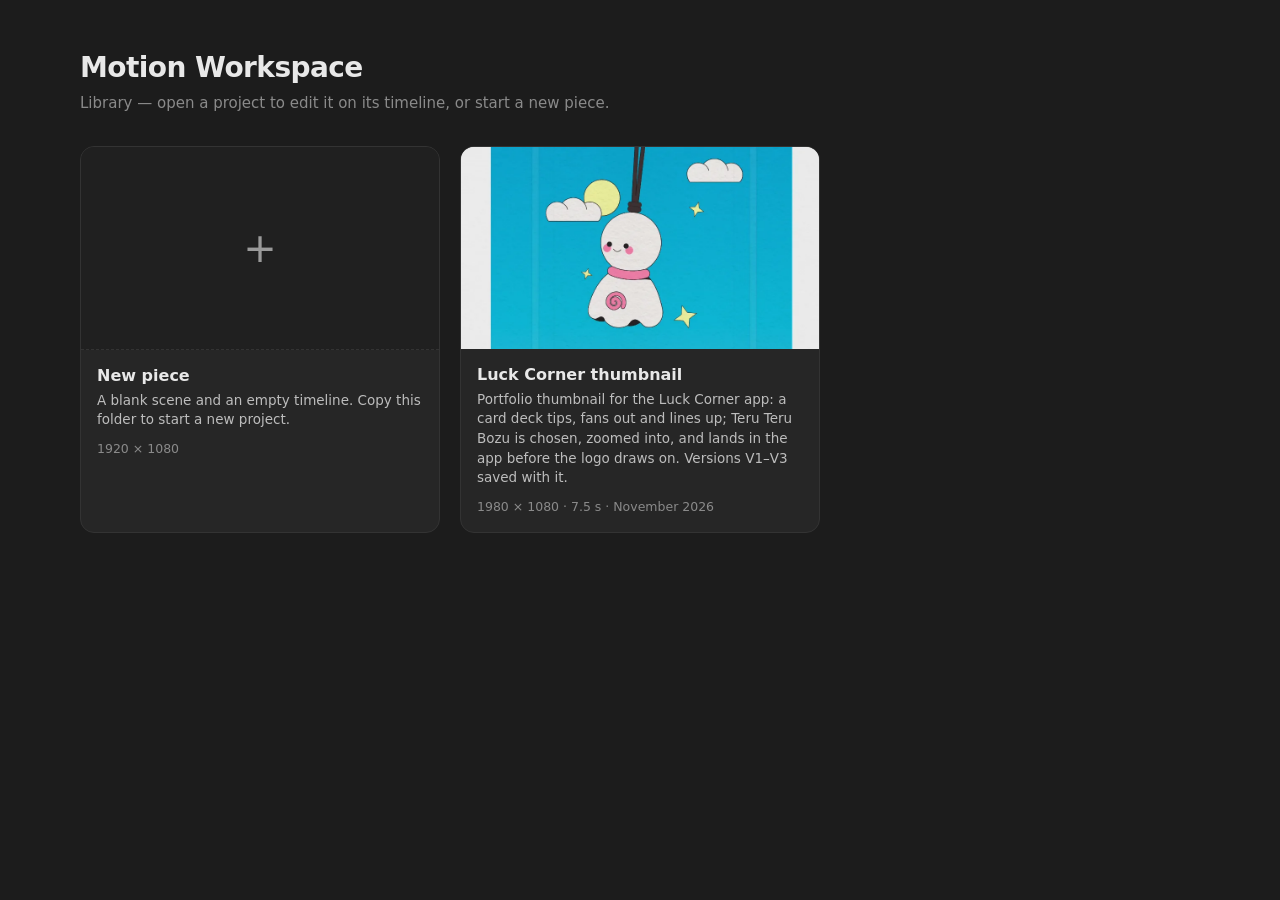
==== commit c2530981: "Library: projects/ with a home page; Luck Corner thumbnail saved as a project - index.html is now th" ====
--- a/index.html
+++ b/index.html
@@ -3,23 +3,52 @@
 <head>
   <meta charset="utf-8">
   <meta name="viewport" content="width=device-width, initial-scale=1">
-  <title>Motion Workspace</title>
-  <link rel="stylesheet" href="vendor/dialkit/styles.css">
-  <link rel="stylesheet" href="workspace/workspace.css">
-  <link rel="stylesheet" href="scene/scene.css">
+  <title>Motion Workspace · Library</title>
+  <style>
+    :root {
+      --bg: #1c1c1c;
+      --card: #262626;
+      --line: #333;
+      --text: #e8e8e8;
+      --muted: #8a8a8a;
+    }
+    html, body { margin: 0; background: var(--bg); color: var(--text); font: 15px/1.45 system-ui, -apple-system, sans-serif; }
+    main { max-width: 1120px; margin: 0 auto; padding: 48px 24px 64px; }
+    h1 { margin: 0 0 4px; font-size: 28px; font-weight: 600; letter-spacing: -0.02em; }
+    .sub { margin: 0 0 32px; color: var(--muted); }
+    .grid { display: grid; grid-template-columns: repeat(auto-fill, minmax(320px, 1fr)); gap: 20px; }
+    a.card { display: block; color: inherit; text-decoration: none; background: var(--card); border: 1px solid var(--line); border-radius: 14px; overflow: hidden; transition: border-color 0.15s, transform 0.15s; }
+    a.card:hover { border-color: #555; transform: translateY(-2px); }
+    .thumb { aspect-ratio: 16 / 9; background: #f0f0f0 center / cover no-repeat; display: grid; place-items: center; color: #9a9a9a; font-size: 40px; }
+    .thumb.is-blank { background: #202020; border-bottom: 1px dashed var(--line); }
+    .body { padding: 14px 16px 16px; }
+    .title { margin: 0 0 4px; font-size: 16px; font-weight: 600; }
+    .desc { margin: 0 0 10px; color: #bdbdbd; font-size: 13.5px; }
+    .meta { color: var(--muted); font-size: 12.5px; }
+  </style>
 </head>
 <body>
-  <!-- The frame: every moment drawn by the scene's render(t), from the
-       DialKit timeline docked below -->
-  <div class="fit" id="fit">
-    <div class="frame" id="frame"></div>
-  </div>
-
-  <script src="vendor/dialkit/browser.global.js"></script>
-  <script src="workspace/mw.js"></script>
-  <script src="scene/scene.js"></script>
-  <script src="workspace/timeline-select.js"></script>
-  <script src="workspace/speed-graph.js"></script>
-  <script src="workspace/engine.js"></script>
+  <main>
+    <h1>Motion Workspace</h1>
+    <p class="sub">Library — open a project to edit it on its timeline, or start a new piece.</p>
+    <div class="grid" id="grid"></div>
+  </main>
+  <script>
+    fetch('projects/projects.json').then((r) => r.json()).then((list) => {
+      const grid = document.getElementById('grid');
+      for (const p of list) {
+        const a = document.createElement('a');
+        a.className = 'card';
+        a.href = `projects/${p.slug}/`;
+        const thumb = p.blank ? '<div class="thumb is-blank">+</div>'
+          : `<div class="thumb" style="background-image:url('${p.poster}')"></div>`;
+        a.innerHTML = `${thumb}<div class="body"><p class="title"></p><p class="desc"></p><div class="meta"></div></div>`;
+        a.querySelector('.title').textContent = p.title;
+        a.querySelector('.desc').textContent = p.description;
+        a.querySelector('.meta').textContent = [p.size, p.date].filter(Boolean).join(' · ');
+        grid.appendChild(a);
+      }
+    });
+  </script>
 </body>
 </html>
